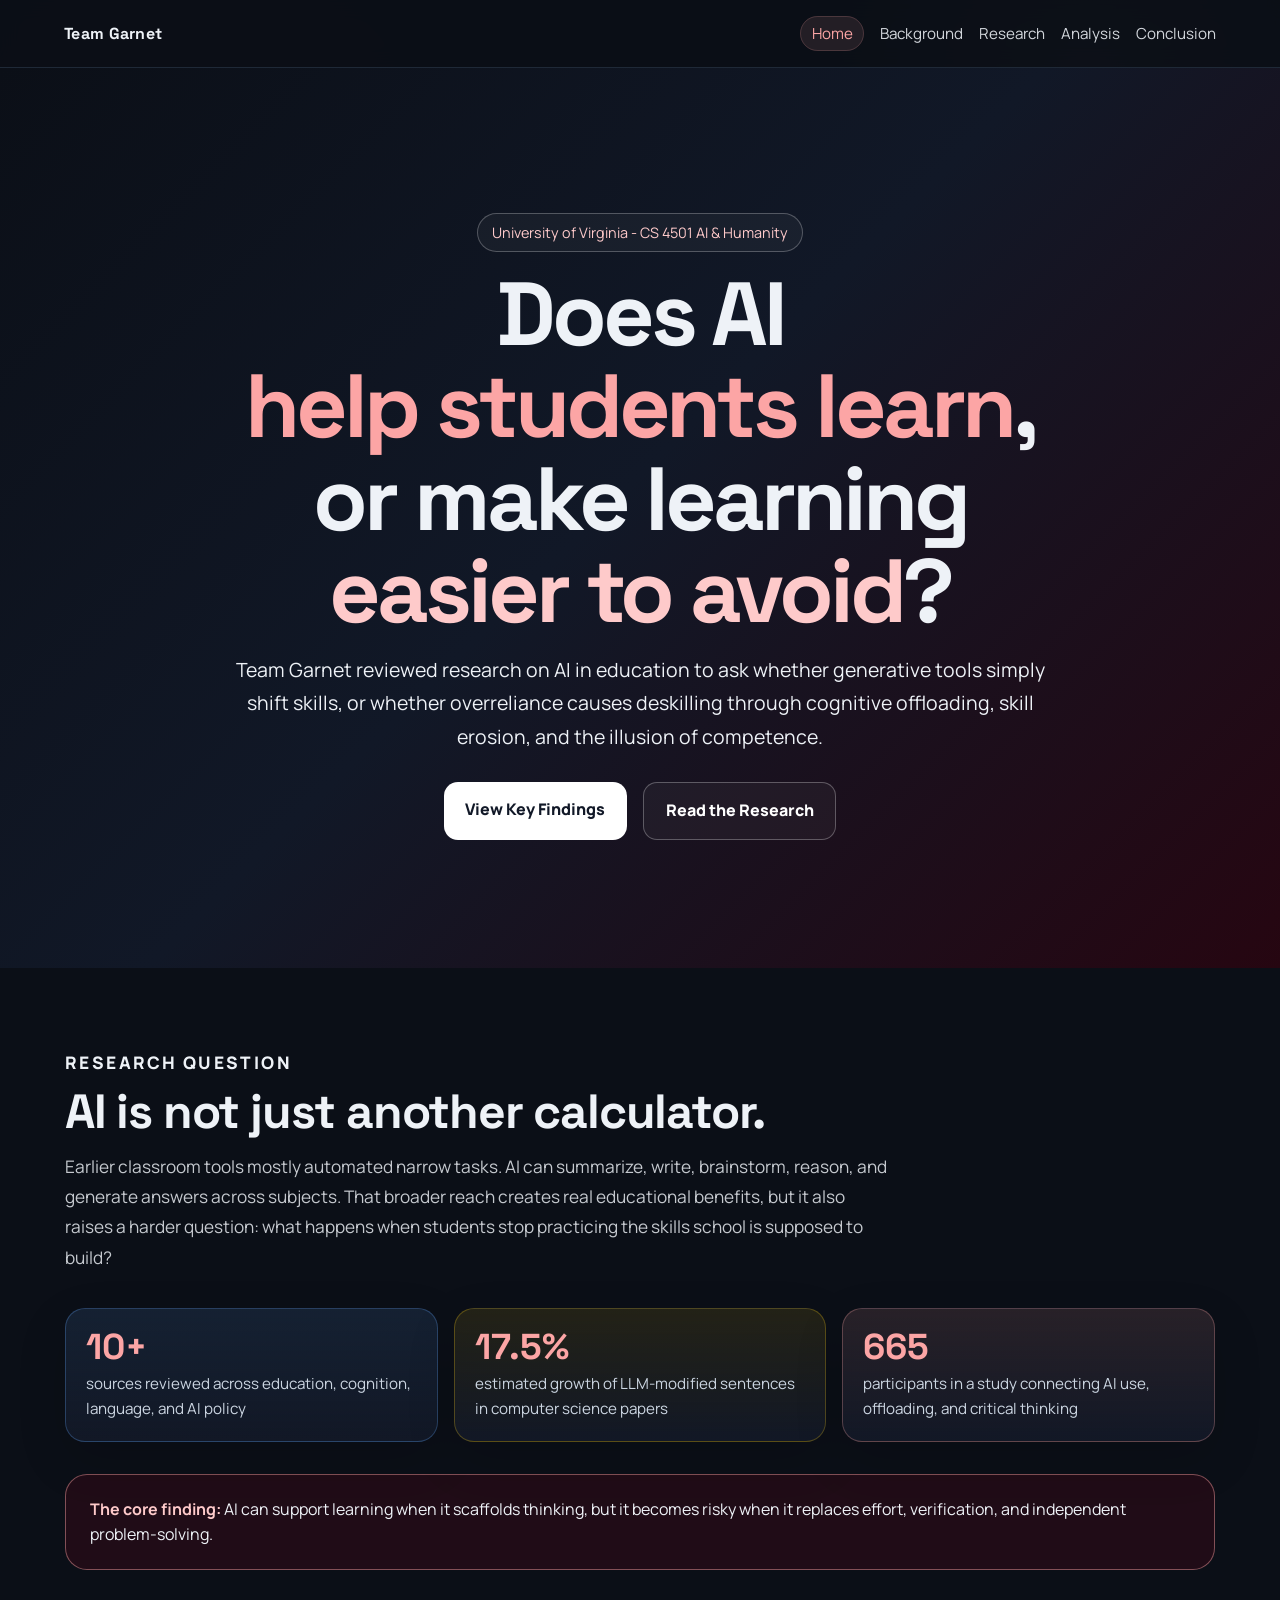
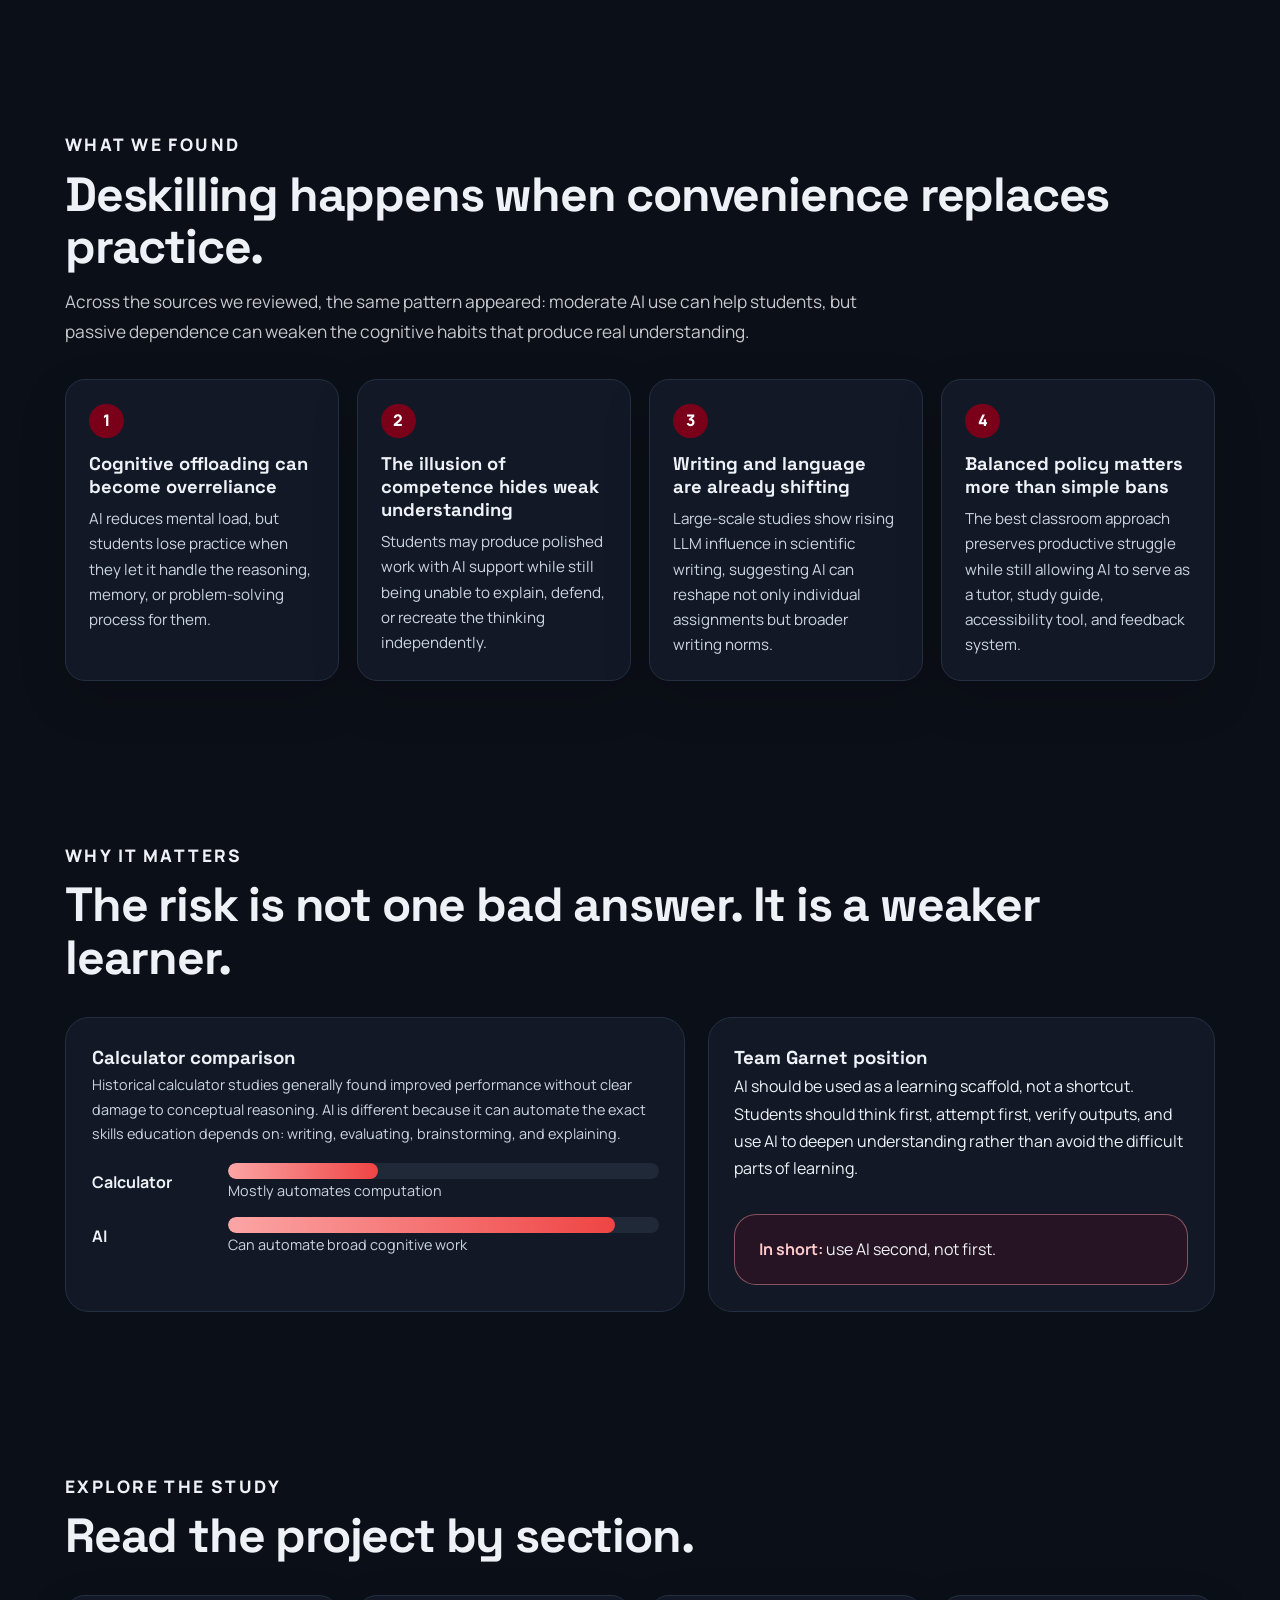
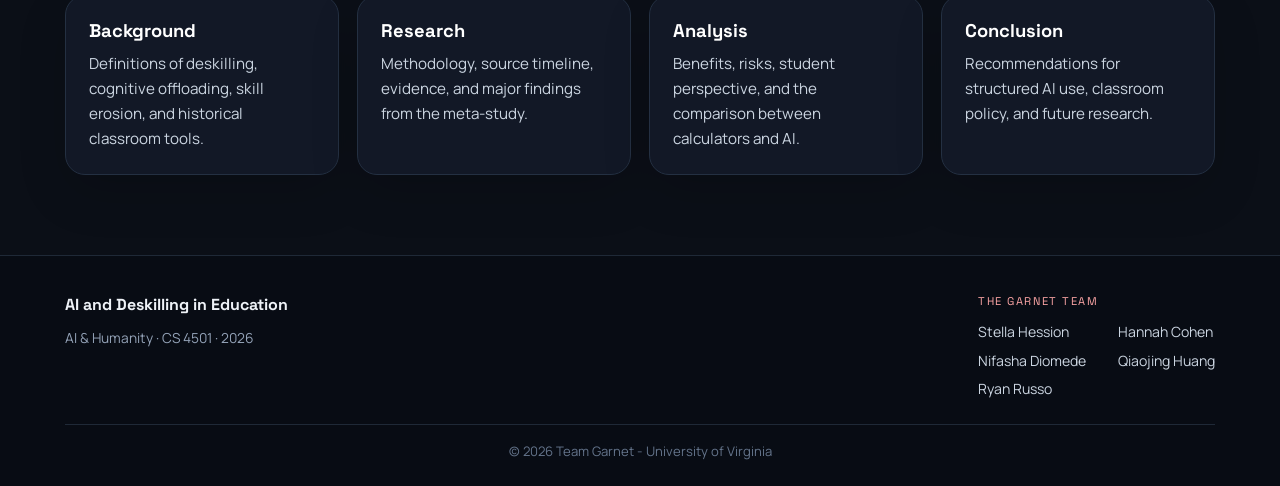
==== index.html @ a3380b6f "Update index.html" ====
<!DOCTYPE html>
<html lang="en">
<head>
<meta charset="UTF-8" />
<meta name="viewport" content="width=device-width, initial-scale=1.0" />
<title>AI and Deskilling in Education | Team Garnet</title>
<link rel="preconnect" href="https://fonts.googleapis.com">
<link rel="preconnect" href="https://fonts.gstatic.com" crossorigin>
<link href="https://fonts.googleapis.com/css2?family=Manrope:wght@400;500;600;700;800&family=Space+Grotesk:wght@500;600;700&display=swap" rel="stylesheet">
<style>
*{margin:0;padding:0;box-sizing:border-box}
html{scroll-behavior:smooth}
body{font-family:"Manrope","Segoe UI",Arial,sans-serif;background:#0b0f17;color:#eef2f7;line-height:1.6}
body::before{content:"";position:fixed;inset:0;pointer-events:none;background:radial-gradient(circle at 15% 20%,rgba(122,0,25,.22),transparent 28%),radial-gradient(circle at 85% 10%,rgba(252,165,165,.14),transparent 24%)}
nav{position:sticky;top:0;width:100%;z-index:1000;background:rgba(11,15,23,.9);backdrop-filter:blur(10px);border-bottom:1px solid #1f2937}
.navwrap{max-width:1200px;margin:auto;display:flex;justify-content:space-between;align-items:center;padding:1.25rem 1.5rem}
.logo{font-family:"Space Grotesk","Segoe UI",Arial,sans-serif;font-weight:700;letter-spacing:.3px}
nav ul{display:flex;gap:1rem;list-style:none;flex-wrap:wrap}
nav a{color:#eef2f7;text-decoration:none;font-size:.95rem;opacity:.88}
nav a:hover{opacity:1;color:#fca5a5}
header{position:relative;min-height:100vh;display:flex;align-items:center;justify-content:center;padding:5rem 1.5rem 4rem;background:linear-gradient(135deg,#0b0f17 0%,#111827 48%,#260611 100%)}
.hero{max-width:1050px;text-align:center}
.badge{display:inline-block;padding:.45rem .9rem;border:1px solid rgba(255,255,255,.25);border-radius:999px;margin-bottom:1rem;font-size:.9rem;color:#fecaca;background:rgba(255,255,255,.04)}
h1,h2,h3,.stat b{font-family:"Space Grotesk","Segoe UI",Arial,sans-serif}
h1{font-size:clamp(2.8rem,7vw,5.8rem);line-height:1.03;margin-bottom:1rem;letter-spacing:-.045em;font-weight:700}
.headline-line{display:block}
.headline-nowrap{white-space:nowrap}
.highlight{color:#fca5a5}
.highlight-alt{color:#fecaca}
.lead{font-size:1.22rem;max-width:820px;margin:0 auto 1.8rem;opacity:.92}
.reveal{opacity:0;transform:translateY(22px);animation:fadeUp .7s ease forwards}
.delay-1{animation-delay:.08s}
.delay-2{animation-delay:.2s}
.delay-3{animation-delay:.32s}
.delay-4{animation-delay:.44s}
.delay-5{animation-delay:.58s}
.delay-6{animation-delay:.72s}
@keyframes fadeUp{
  to{opacity:1;transform:translateY(0)}
}
@media(prefers-reduced-motion:reduce){
  .reveal{opacity:1;transform:none;animation:none}
}
.buttons{display:flex;gap:1rem;justify-content:center;flex-wrap:wrap}
.btn{padding:.95rem 1.35rem;border-radius:14px;text-decoration:none;font-weight:800;transition:.2s}
.btn:hover{transform:translateY(-2px)}
.primary{background:#fff;color:#111827}
.secondary{border:1px solid rgba(255,255,255,.28);color:#fff;background:rgba(255,255,255,.04)}
section{position:relative;padding:5rem 1.5rem}
.wrap{max-width:1150px;margin:auto}
.eyebrow{color:#fca5a5;font-weight:800;text-transform:uppercase;letter-spacing:.14em;font-size:.76rem;margin-bottom:.5rem}
.section-title{font-size:clamp(2rem,4vw,3rem);line-height:1.1;margin-bottom:.8rem;letter-spacing:-.025em}
.muted{opacity:.82;max-width:830px}
.stats{display:grid;grid-template-columns:repeat(auto-fit,minmax(190px,1fr));gap:1rem;margin-top:2.2rem}
.stat{background:linear-gradient(180deg,#151c2b,#101722);padding:1.25rem;border-radius:20px;border:1px solid #243042;text-align:left}
.stat b{display:block;font-size:2.25rem;line-height:1;color:#fca5a5;margin-bottom:.45rem}
.stat span{display:block;color:#cbd5e1;font-size:.95rem}
.callout{margin-top:2rem;padding:1.35rem 1.5rem;border:1px solid rgba(252,165,165,.45);background:rgba(122,0,25,.2);border-radius:22px}
.callout strong{color:#fecaca}
.grid{display:grid;grid-template-columns:repeat(auto-fit,minmax(250px,1fr));gap:1.15rem;margin-top:2rem}
.card{background:#121826;border:1px solid #243042;padding:1.45rem;border-radius:20px;transition:.25s}
.card:hover{transform:translateY(-4px);border-color:#fca5a5}
.card h3{margin-bottom:.55rem;font-size:1.15rem}
.card p{color:#cbd5e1}
.number{display:inline-flex;align-items:center;justify-content:center;width:2.15rem;height:2.15rem;border-radius:50%;background:#7a0019;color:#fff;font-weight:800;margin-bottom:.85rem}
.split{display:grid;grid-template-columns:1.1fr .9fr;gap:1.4rem;align-items:stretch;margin-top:2rem}
.panel{background:#121826;border:1px solid #243042;border-radius:24px;padding:1.6rem}
.comparison{display:grid;gap:.85rem;margin-top:1rem}
.row{display:grid;grid-template-columns:120px 1fr;gap:1rem;align-items:center}
.bar{height:16px;border-radius:999px;background:#1f2937;overflow:hidden}
.bar span{display:block;height:100%;border-radius:999px;background:linear-gradient(90deg,#fca5a5,#ef4444)}
.small{font-size:.9rem;color:#cbd5e1}
.site-card{display:block;color:inherit;text-decoration:none}
.site-card h3{color:#fff}
.site-footer{position:relative;padding:2.25rem 1.5rem 1.5rem;border-top:1px solid #1f2937;color:#cbd5e1;background:#080c14}
.footer-wrap{max-width:1150px;margin:auto;display:grid;grid-template-columns:1fr auto;gap:3rem;align-items:start}
.footer-info h3{color:#eef2f7;margin-bottom:.5rem;font-size:1rem}
.footer-info p{margin-bottom:.35rem;color:#94a3b8;font-size:.86rem}
.footer-label{font-family:"Space Grotesk","Segoe UI",Arial,sans-serif;text-transform:uppercase;letter-spacing:.14em;font-size:.7rem;color:#fca5a5;margin-bottom:.65rem}
.footer-team{justify-self:end}
.team-grid{display:grid;grid-template-columns:repeat(2,max-content);gap:.35rem 2rem}
.team-grid span{color:#cbd5e1;font-size:.88rem}
.footer-bottom{max-width:1150px;margin:1.5rem auto 0;padding-top:1rem;border-top:1px solid #1f2937;text-align:center;color:#64748b;font-size:.82rem}
@media(max-width:560px){
  .navwrap{align-items:flex-start;flex-direction:column;gap:.75rem}
  nav ul{gap:.65rem}
  .split{grid-template-columns:1fr}
  .row{grid-template-columns:1fr}
  .footer-wrap{grid-template-columns:1fr}
  .team-grid{grid-template-columns:1fr}
}
</style>
<link rel="stylesheet" href="assets/style.css">
</head>
<body>
<nav>
<div class="navwrap">
<div class="logo">Team Garnet</div>
<ul>
<li><a class="active" href="index.html">Home</a></li>
<li><a href="background.html">Background</a></li>
<li><a href="research.html">Research</a></li>
<li><a href="analysis.html">Analysis</a></li>
<li><a href="conclusion.html">Conclusion</a></li>
</ul>
</div>
</nav>

<header>
<div class="hero">
<div class="badge reveal delay-1">University of Virginia - CS 4501 AI & Humanity</div>
<h1>
<span class="headline-line reveal delay-2">Does AI <span class="highlight headline-nowrap">help students learn</span>,</span>
<span class="headline-line reveal delay-3">or make learning <span class="highlight-alt headline-nowrap">easier to avoid</span>?</span>
</h1>
<p class="lead reveal delay-5">Team Garnet reviewed research on AI in education to ask whether generative tools simply shift skills, or whether overreliance causes deskilling through cognitive offloading, skill erosion, and the illusion of competence.</p>
<div class="buttons reveal delay-6">
<a class="btn primary" href="#findings">View Key Findings</a>
<a class="btn secondary" href="research.html">Read the Research</a>
</div>
</div>
</header>

<section id="about">
<div class="wrap">
<p class="eyebrow">Research Question</p>
<h2 class="section-title">AI is not just another calculator.</h2>
<p class="muted">Earlier classroom tools mostly automated narrow tasks. AI can summarize, write, brainstorm, reason, and generate answers across subjects. That broader reach creates real educational benefits, but it also raises a harder question: what happens when students stop practicing the skills school is supposed to build?</p>

<div class="stats">
<div class="stat"><b>10+</b><span>sources reviewed across education, cognition, language, and AI policy</span></div>
<div class="stat"><b>17.5%</b><span>estimated growth of LLM-modified sentences in computer science papers</span></div>
<div class="stat"><b>665</b><span>participants in a study connecting AI use, offloading, and critical thinking</span></div>
</div>

<div class="callout">
<strong>The core finding:</strong> AI can support learning when it scaffolds thinking, but it becomes risky when it replaces effort, verification, and independent problem-solving.
</div>
</div>
</section>

<section id="findings">
<div class="wrap">
<p class="eyebrow">What We Found</p>
<h2 class="section-title">Deskilling happens when convenience replaces practice.</h2>
<p class="muted">Across the sources we reviewed, the same pattern appeared: moderate AI use can help students, but passive dependence can weaken the cognitive habits that produce real understanding.</p>

<div class="grid">
<div class="card">
<div class="number">1</div>
<h3>Cognitive offloading can become overreliance</h3>
<p>AI reduces mental load, but students lose practice when they let it handle the reasoning, memory, or problem-solving process for them.</p>
</div>
<div class="card">
<div class="number">2</div>
<h3>The illusion of competence hides weak understanding</h3>
<p>Students may produce polished work with AI support while still being unable to explain, defend, or recreate the thinking independently.</p>
</div>
<div class="card">
<div class="number">3</div>
<h3>Writing and language are already shifting</h3>
<p>Large-scale studies show rising LLM influence in scientific writing, suggesting AI can reshape not only individual assignments but broader writing norms.</p>
</div>
<div class="card">
<div class="number">4</div>
<h3>Balanced policy matters more than simple bans</h3>
<p>The best classroom approach preserves productive struggle while still allowing AI to serve as a tutor, study guide, accessibility tool, and feedback system.</p>
</div>
</div>
</div>
</section>

<section>
<div class="wrap">
<p class="eyebrow">Why It Matters</p>
<h2 class="section-title">The risk is not one bad answer. It is a weaker learner.</h2>
<div class="split">
<div class="panel">
<h3>Calculator comparison</h3>
<p class="small">Historical calculator studies generally found improved performance without clear damage to conceptual reasoning. AI is different because it can automate the exact skills education depends on: writing, evaluating, brainstorming, and explaining.</p>
<div class="comparison">
<div class="row">
<strong>Calculator</strong>
<div><div class="bar"><span style="width:35%"></span></div><p class="small">Mostly automates computation</p></div>
</div>
<div class="row">
<strong>AI</strong>
<div><div class="bar"><span style="width:90%"></span></div><p class="small">Can automate broad cognitive work</p></div>
</div>
</div>
</div>
<div class="panel">
<h3>Team Garnet position</h3>
<p>AI should be used as a learning scaffold, not a shortcut. Students should think first, attempt first, verify outputs, and use AI to deepen understanding rather than avoid the difficult parts of learning.</p>
<div class="callout">
<strong>In short:</strong> use AI second, not first.
</div>
</div>
</div>
</div>
</section>

<section>
<div class="wrap">
<p class="eyebrow">Explore the Study</p>
<h2 class="section-title">Read the project by section.</h2>
<div class="grid">
<a class="card site-card" href="background.html"><h3>Background</h3><p>Definitions of deskilling, cognitive offloading, skill erosion, and historical classroom tools.</p></a>
<a class="card site-card" href="research.html"><h3>Research</h3><p>Methodology, source timeline, evidence, and major findings from the meta-study.</p></a>
<a class="card site-card" href="analysis.html"><h3>Analysis</h3><p>Benefits, risks, student perspective, and the comparison between calculators and AI.</p></a>
<a class="card site-card" href="conclusion.html"><h3>Conclusion</h3><p>Recommendations for structured AI use, classroom policy, and future research.</p></a>
</div>
</div>
</section>

<footer class="site-footer">
<div class="footer-wrap">
<div class="footer-info">
<h3>AI and Deskilling in Education</h3>
<p>AI &amp; Humanity &middot; CS 4501 &middot; 2026</p>
</div>
<div class="footer-team">
<p class="footer-label">The Garnet Team</p>
<div class="team-grid">
<span>Stella Hession</span>
<span>Hannah Cohen</span>
<span>Nifasha Diomede</span>
<span>Qiaojing Huang</span>
<span>Ryan Russo</span>
</div>
</div>
</div>
<div class="footer-bottom">&copy; 2026 Team Garnet - University of Virginia</div>
</footer>
</body>
</html>
---- assets/style.css ----
@import url("https://fonts.googleapis.com/css2?family=Playfair+Display:ital,wght@0,700;1,700&display=swap");

/* Shared site polish: navigation, footer, card variants, and readable text widths. */
:root{
  --bg:#0b0f17;
  --panel:#121826;
  --panel-2:#0f1624;
  --border:#243042;
  --text:#eef2f7;
  --muted:#cbd5e1;
  --soft:#94a3b8;
  --accent:#fca5a5;
  --garnet:#7a0019;
  --blue:#60a5fa;
  --gold:#facc15;
  --purple:#a78bfa;
  --green:#86efac;
}

nav a.active{
  color:var(--accent);
  opacity:1;
  background:rgba(252,165,165,.1);
  border:1px solid rgba(252,165,165,.18);
  border-radius:999px;
  padding:.35rem .65rem;
}

p,
li{
  font-size:1rem;
  line-height:1.7;
}

.wrap > p{
  font-size:1.08rem;
  line-height:1.75;
  color:var(--text);
}

.card p,
.compare-card p,
.timeline-step p,
.spectrum p,
.spectrum-step p,
.stat p,
.note,
.ref-list li{
  font-size:.95rem;
  line-height:1.65;
}

.card h3,
.compare-card h3,
.timeline-step b{
  line-height:1.25;
}

.card,
.compare-card,
.timeline-step,
.stat,
.spectrum,
.decision-item,
.check-item,
.ref-details{
  box-shadow:0 18px 50px rgba(0,0,0,.14);
}

.stat:nth-of-type(4n+1),
.timeline-step:nth-of-type(4n+1),
.spectrum-step:nth-of-type(4n+1){
  background:linear-gradient(180deg,rgba(96,165,250,.12),rgba(18,24,38,1));
  border-color:rgba(96,165,250,.28);
}

.stat:nth-of-type(4n+2),
.timeline-step:nth-of-type(4n+2),
.spectrum-step:nth-of-type(4n+2){
  background:linear-gradient(180deg,rgba(250,204,21,.10),rgba(18,24,38,1));
  border-color:rgba(250,204,21,.26);
}

.stat:nth-of-type(4n+3),
.timeline-step:nth-of-type(4n+3),
.spectrum-step:nth-of-type(4n+3){
  background:linear-gradient(180deg,rgba(252,165,165,.12),rgba(18,24,38,1));
  border-color:rgba(252,165,165,.28);
}

.stat:nth-of-type(4n+4),
.timeline-step:nth-of-type(4n+4),
.spectrum-step:nth-of-type(4n+4){
  background:linear-gradient(180deg,rgba(167,139,250,.12),rgba(18,24,38,1));
  border-color:rgba(167,139,250,.28);
}

.card.accent-left,
.compare-card{
  border-left:4px solid var(--accent);
}

.definition-card{
  position:relative;
}

.definition-badge{
  display:inline-block;
  margin-bottom:.7rem;
  padding:.25rem .6rem;
  border-radius:999px;
  background:rgba(252,165,165,.12);
  color:var(--accent);
  font-size:.74rem;
  font-weight:800;
  letter-spacing:.06em;
  text-transform:uppercase;
}

.source-card{
  border-top:3px solid rgba(252,165,165,.75);
}

.source-card:nth-of-type(4n+1){border-top-color:var(--blue)}
.source-card:nth-of-type(4n+2){border-top-color:var(--gold)}
.source-card:nth-of-type(4n+3){border-top-color:var(--accent)}
.source-card:nth-of-type(4n+4){border-top-color:var(--purple)}

.recommendation-grid{
  counter-reset:recommendation;
}

.recommendation-card{
  position:relative;
  padding-left:4.25rem;
}

.recommendation-card::before{
  counter-increment:recommendation;
  content:counter(recommendation);
  position:absolute;
  left:1.35rem;
  top:1.35rem;
  width:2rem;
  height:2rem;
  border-radius:50%;
  display:grid;
  place-items:center;
  background:var(--garnet);
  color:#fff;
  font-family:"Space Grotesk","Segoe UI",Arial,sans-serif;
  font-weight:800;
}

.recommendation-card:nth-of-type(4n+1)::before{background:#2563eb}
.recommendation-card:nth-of-type(4n+2)::before{background:#ca8a04}
.recommendation-card:nth-of-type(4n+3)::before{background:#be123c}
.recommendation-card:nth-of-type(4n+4)::before{background:#7c3aed}

.tight-list{
  margin-top:.85rem;
  padding-left:1.15rem;
}

.tight-list li{
  margin-bottom:.35rem;
}

.mt-1{
  margin-top:1rem;
}

.evidence-card{
  column-count:2;
  column-gap:2.5rem;
}

.evidence-card .mt-1{
  margin-top:1rem;
}

.evidence-card p{
  break-inside:avoid;
}

.data-point{
  color:#fde68a;
  font-family:inherit;
  font-weight:500;
  white-space:nowrap;
}

.serif-accent{
  font-family:"Playfair Display",Georgia,serif;
  font-style:italic;
  font-weight:700;
  letter-spacing:-.03em;
}

.corner-accent{
  position:relative;
  overflow:hidden;
}

.corner-accent::after{
  content:"";
  position:absolute;
  right:0;
  bottom:0;
  width:34px;
  height:34px;
  border-top-left-radius:34px;
  background:linear-gradient(135deg,var(--accent),var(--garnet));
}

.feature-panel{
  display:grid;
  grid-template-columns:minmax(0,1fr) minmax(280px,.8fr);
  gap:1.5rem;
  align-items:stretch;
  margin-top:1rem;
  padding:1.5rem;
  border:1px solid rgba(252,165,165,.28);
  border-radius:26px;
  background:linear-gradient(135deg,rgba(122,0,25,.28),rgba(18,24,38,.96));
  box-shadow:0 22px 70px rgba(0,0,0,.2);
}

.feature-panel.research-feature{
  grid-template-columns:minmax(240px,.75fr) minmax(0,1.25fr);
  background:linear-gradient(135deg,rgba(37,99,235,.2),rgba(18,24,38,.96));
  border-color:rgba(96,165,250,.34);
}

.feature-panel.analysis-feature{
  grid-template-columns:repeat(2,minmax(0,1fr));
  background:linear-gradient(135deg,rgba(250,204,21,.12),rgba(122,0,25,.22),rgba(18,24,38,.96));
}

.feature-panel.conclusion-feature{
  grid-template-columns:1fr;
  text-align:center;
  background:linear-gradient(135deg,rgba(122,0,25,.35),rgba(167,139,250,.14),rgba(18,24,38,.96));
}

.feature-panel h3{
  font-size:clamp(1.45rem,3vw,2.35rem);
  line-height:1.12;
  margin-bottom:.85rem;
}

.feature-panel p{
  color:var(--muted);
}

.feature-side{
  background:rgba(8,12,20,.5);
  border:1px solid rgba(255,255,255,.08);
  border-radius:20px;
  padding:1.25rem;
}

.conclusion-feature .feature-side{
  max-width:820px;
  margin:auto;
}

.conclusion-feature .feature-side ul{
  display:grid;
  grid-template-columns:repeat(3,minmax(0,1fr));
  gap:.75rem;
  padding-left:0;
  list-style:none;
}

.conclusion-feature .feature-side li{
  padding:.85rem;
  border-radius:14px;
  background:rgba(255,255,255,.04);
}

.feature-side ul{
  padding-left:1.15rem;
}

.feature-side li{
  margin-bottom:.45rem;
}

.thesis-band{
  margin-top:2rem;
  padding:2rem;
  border-radius:24px;
  border:1px solid rgba(252,165,165,.35);
  background:linear-gradient(135deg,rgba(96,165,250,.16),rgba(122,0,25,.24));
  text-align:center;
}

.thesis-band p{
  max-width:900px;
  margin:auto;
  color:var(--text);
  font-family:"Space Grotesk","Segoe UI",Arial,sans-serif;
  font-size:clamp(1.35rem,3vw,2.2rem);
  line-height:1.25;
  font-weight:700;
}

.image-feature{
  display:grid;
  grid-template-columns:minmax(0,1.1fr) minmax(320px,.9fr);
  gap:0;
  align-items:stretch;
  margin-top:1rem;
  border:1px solid var(--border);
  border-radius:26px;
  overflow:hidden;
  background:var(--panel);
  box-shadow:0 22px 70px rgba(0,0,0,.22);
}

.image-feature img{
  width:100%;
  height:100%;
  max-height:540px;
  min-height:340px;
  object-fit:cover;
  margin:0;
  border-radius:0;
}

.image-feature-copy{
  align-self:center;
  justify-self:start;
  margin-left:-2rem;
  max-width:520px;
  padding:1.75rem;
  border-radius:22px;
  background:rgba(18,24,38,.94);
  border:1px solid rgba(252,165,165,.25);
  position:relative;
}

.image-feature-copy h3{
  font-size:clamp(1.6rem,3vw,2.4rem);
  margin-bottom:1rem;
}

@media(max-width:900px){
  .feature-panel,
  .feature-panel.research-feature,
  .feature-panel.analysis-feature{
    grid-template-columns:minmax(0,1fr) minmax(260px,.95fr);
    gap:1rem;
    padding:1.25rem;
  }

  .feature-panel h3{
    font-size:clamp(1.35rem,3.2vw,2rem);
  }

  .feature-side{
    padding:1rem;
  }
}

@media(max-width:560px){
  .recommendation-card{
    padding-left:1.5rem;
    padding-top:4rem;
  }

  .feature-panel,
  .image-feature{
    grid-template-columns:1fr;
  }

  .evidence-card{
    column-count:1;
  }

  .conclusion-feature .feature-side ul{
    grid-template-columns:1fr;
  }

  .image-feature-copy{
    margin-left:0;
    max-width:none;
    border-radius:0;
  }
}
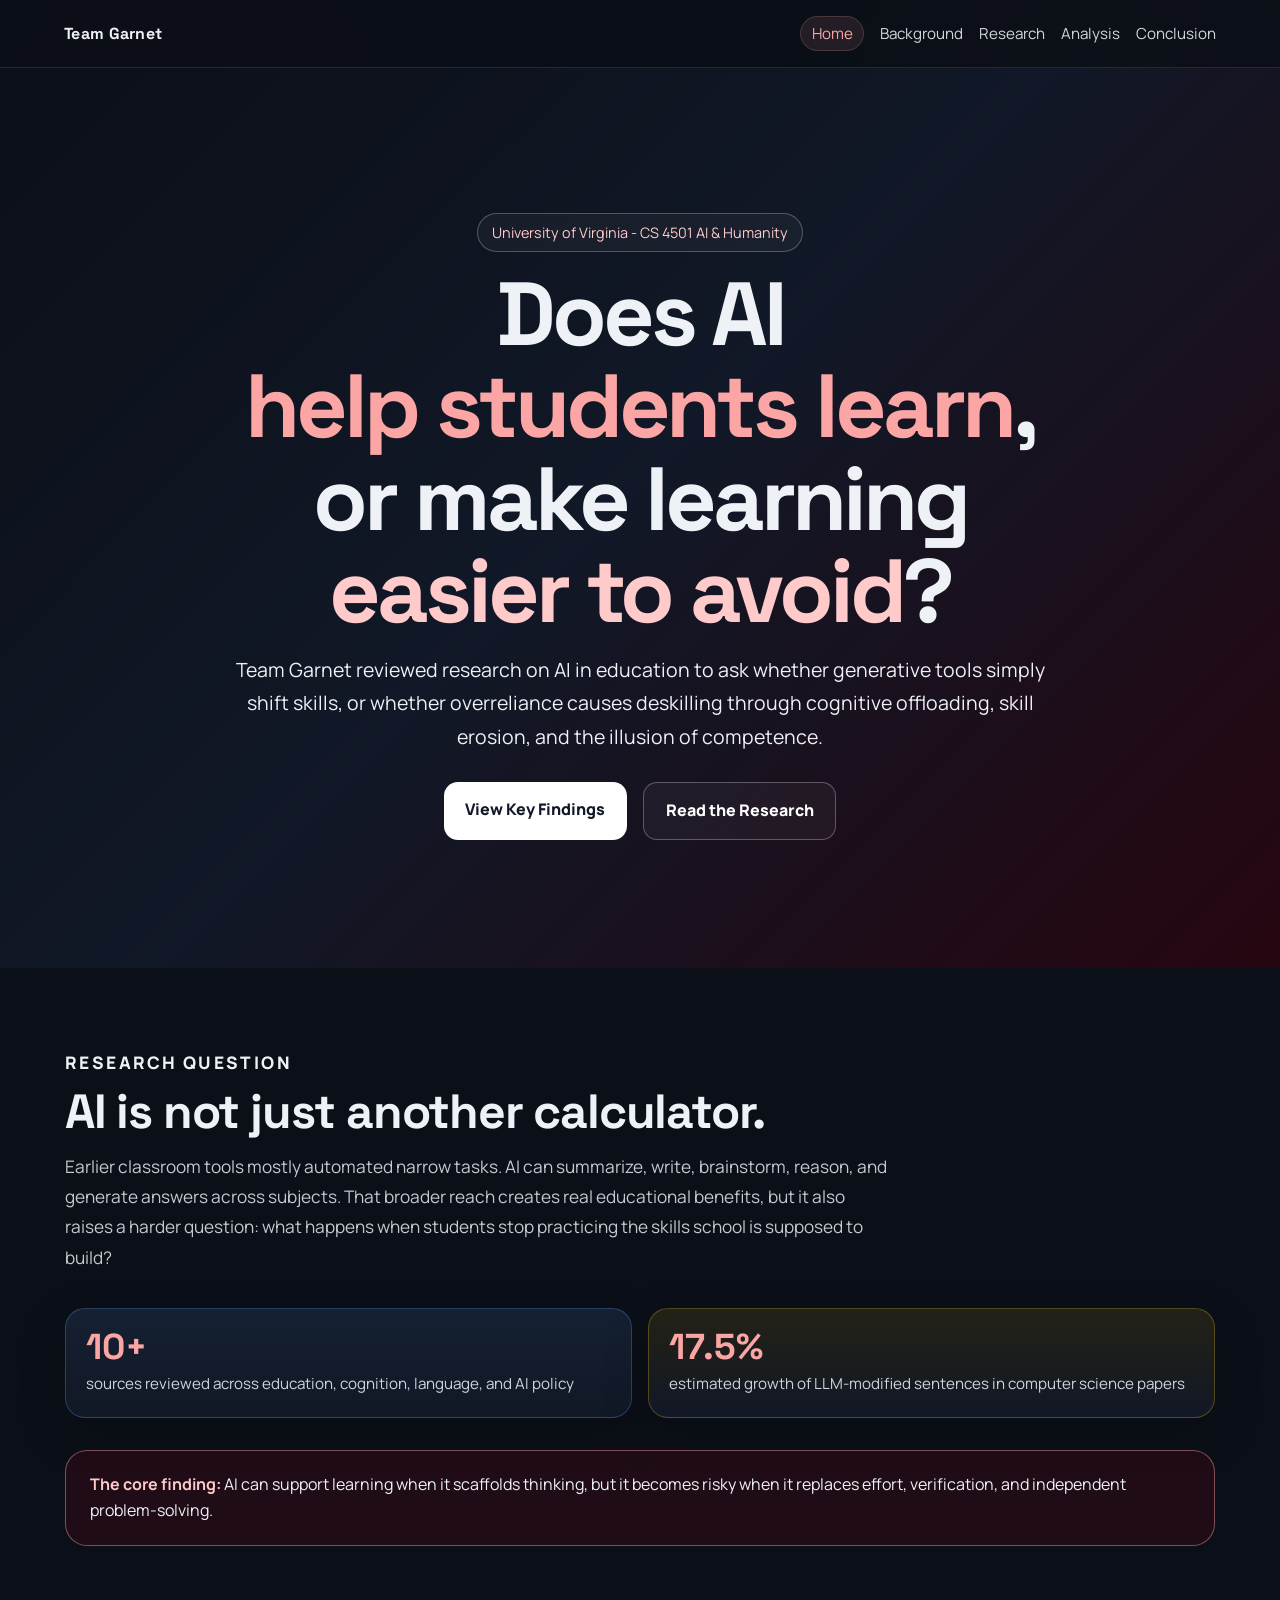
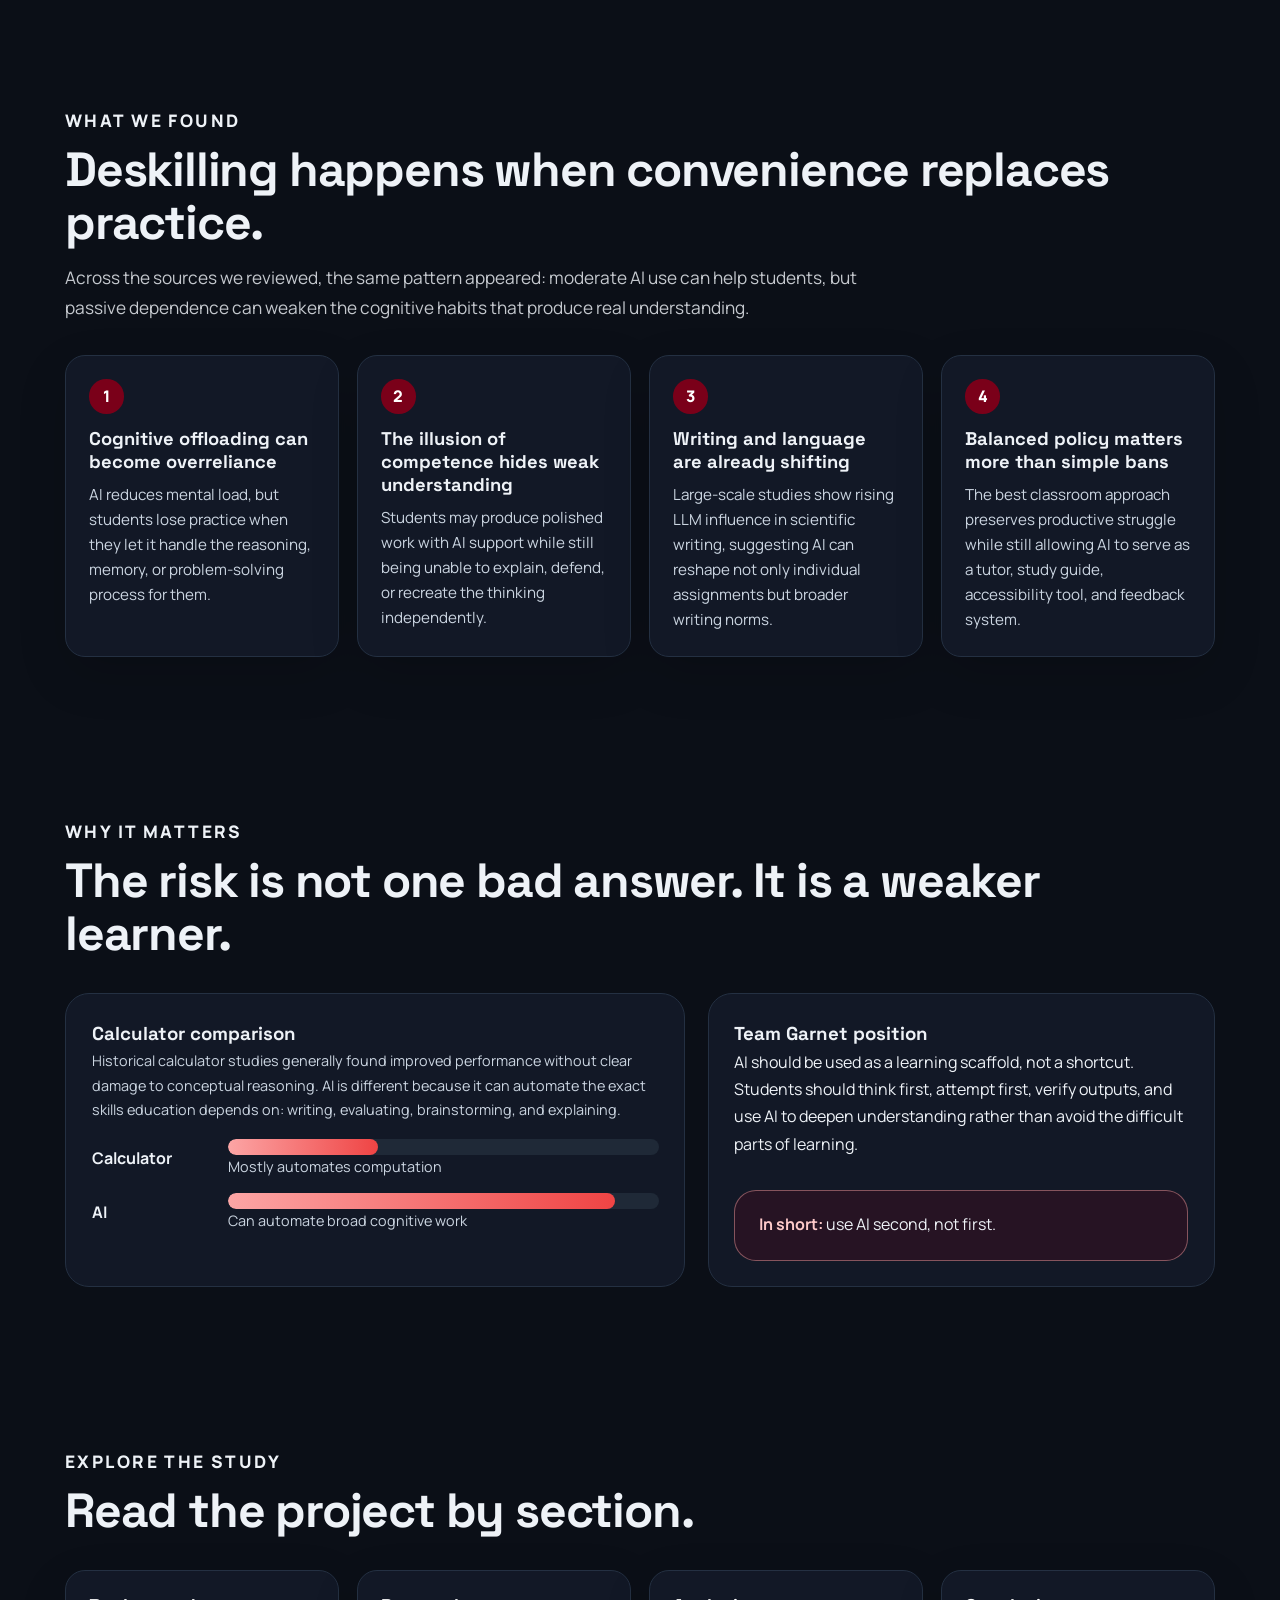
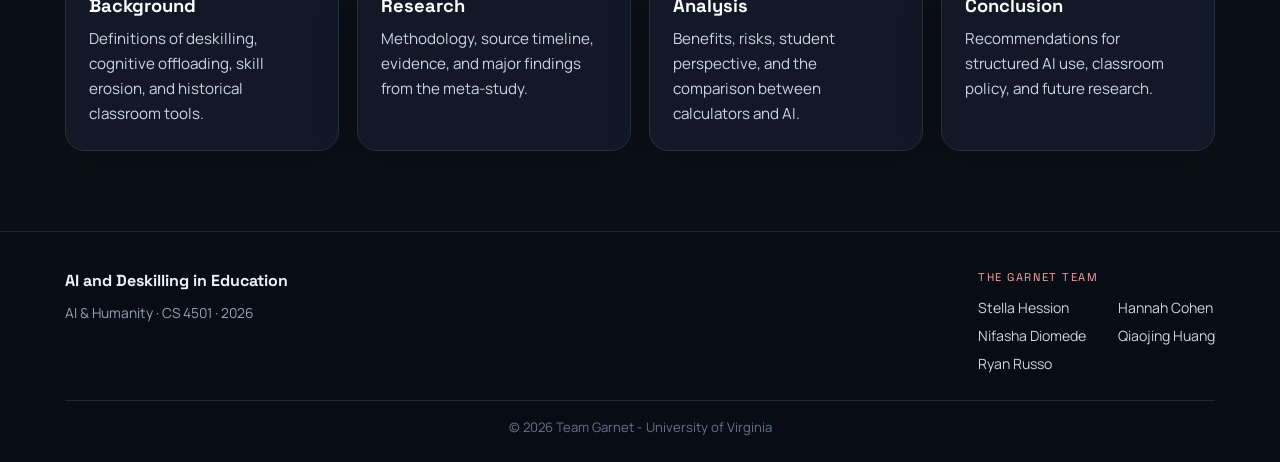
==== commit 0bd51e82: "Update index.html" ====
--- a/index.html
+++ b/index.html
@@ -130,7 +130,6 @@
 <div class="stats">
 <div class="stat"><b>10+</b><span>sources reviewed across education, cognition, language, and AI policy</span></div>
 <div class="stat"><b>17.5%</b><span>estimated growth of LLM-modified sentences in computer science papers</span></div>
-<div class="stat"><b>665</b><span>participants in a study connecting AI use, offloading, and critical thinking</span></div>
 </div>
 
 <div class="callout">
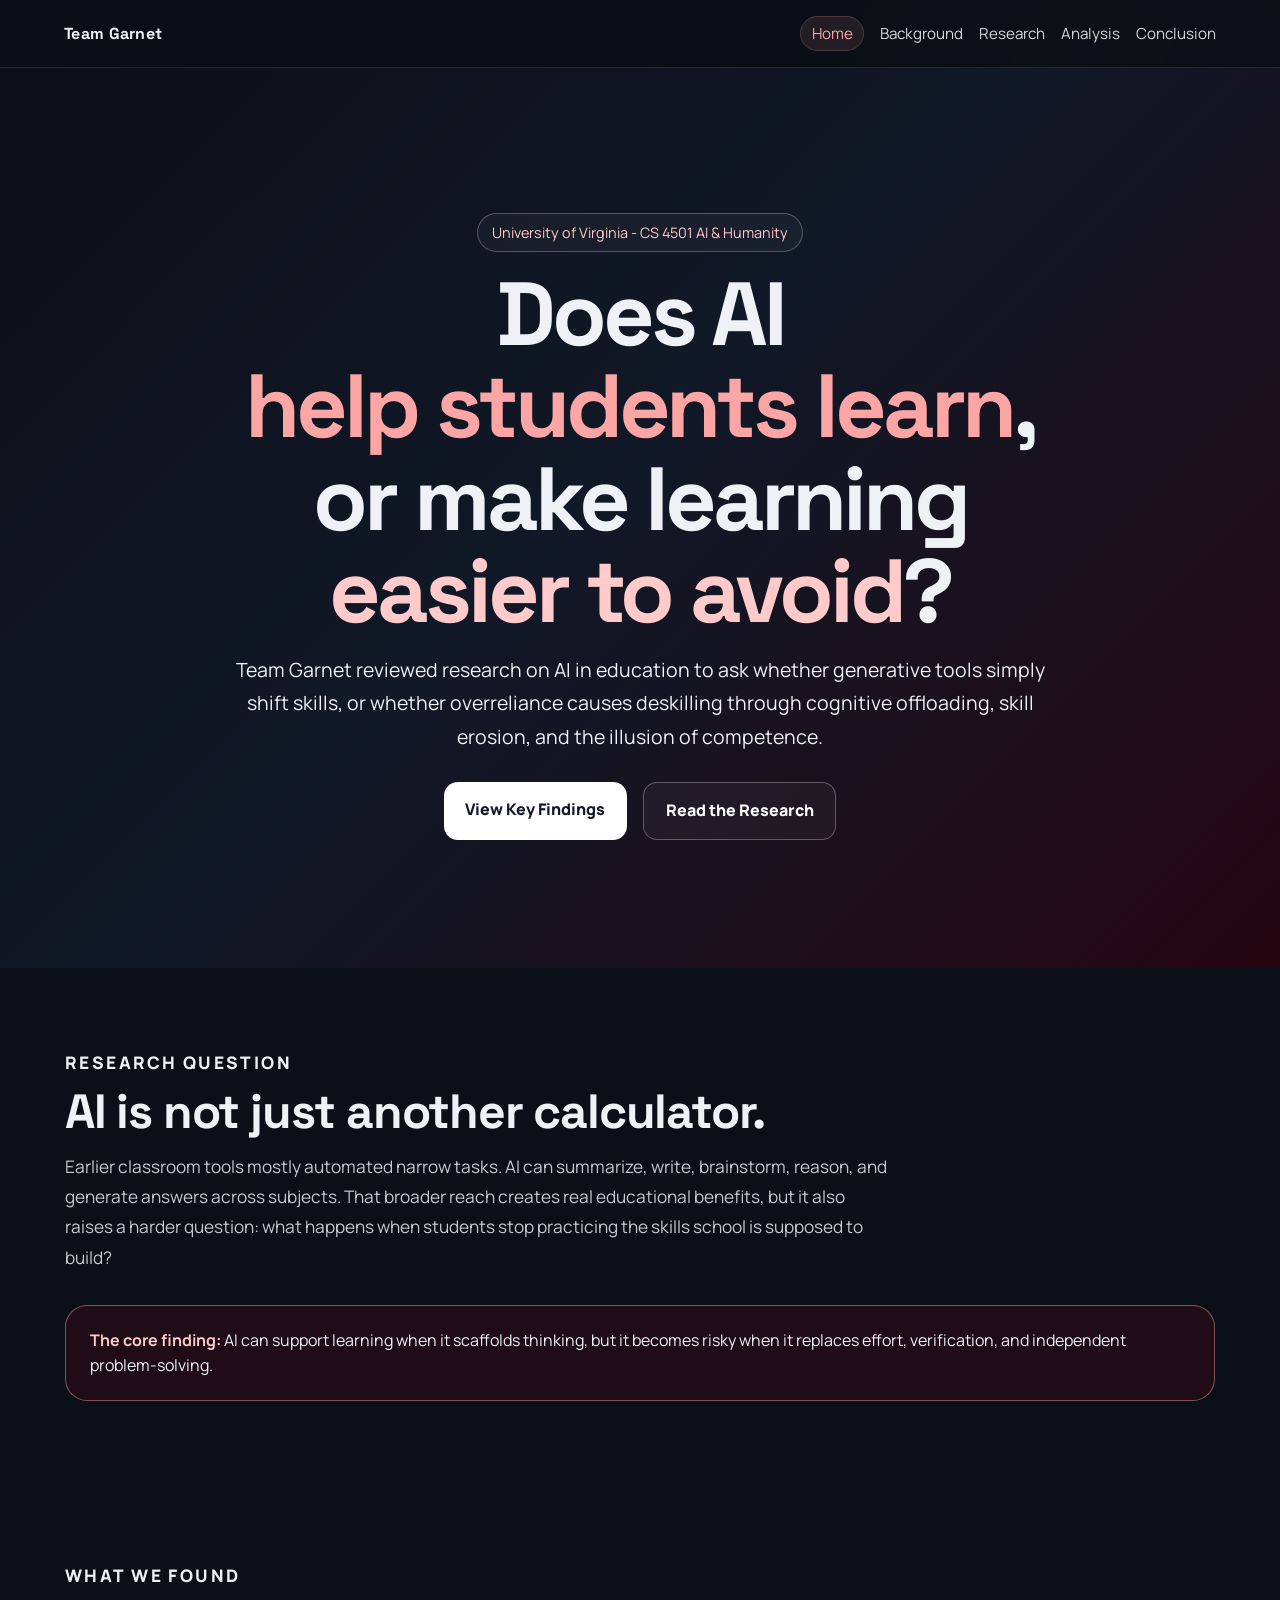
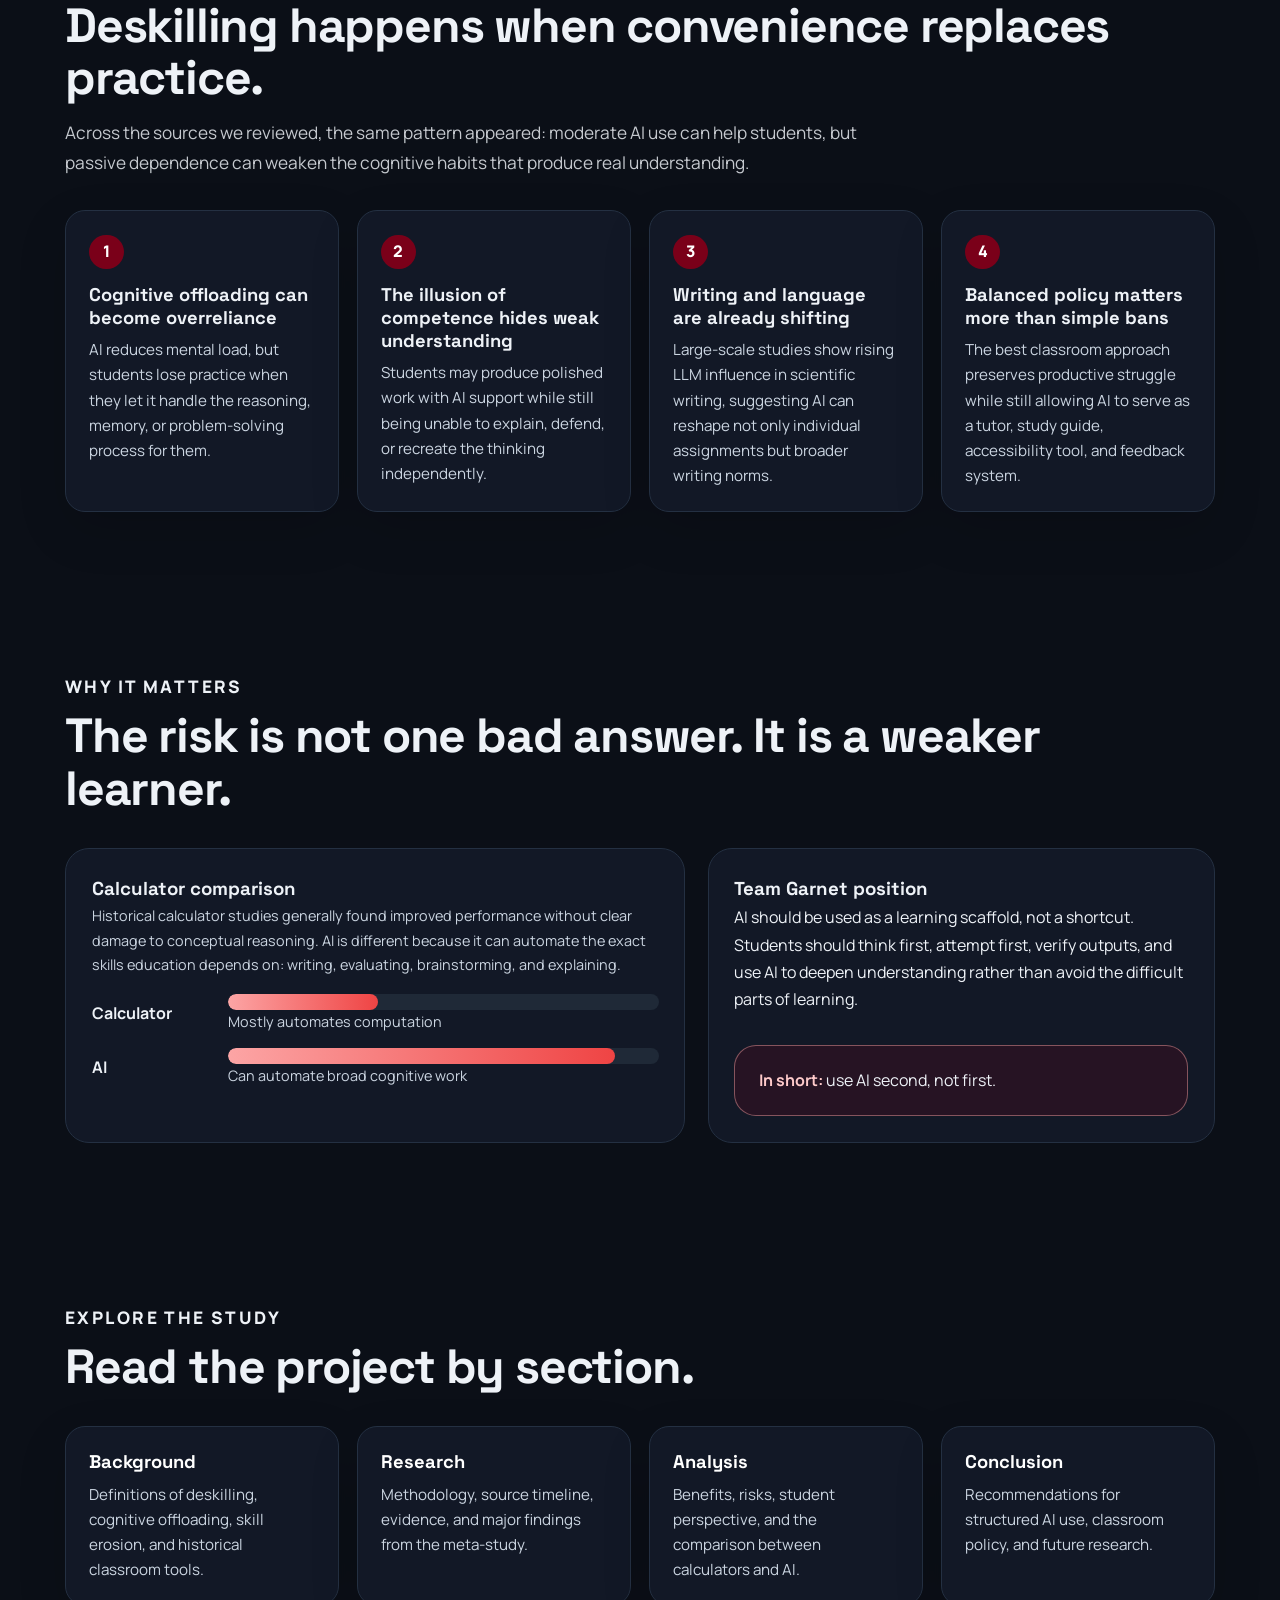
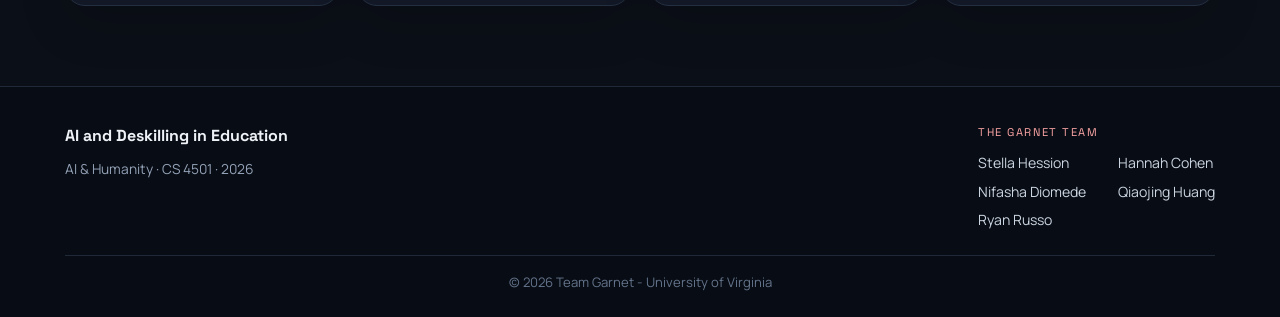
==== commit 2e26863a: "Update index.html" ====
--- a/index.html
+++ b/index.html
@@ -125,13 +125,9 @@
 <div class="wrap">
 <p class="eyebrow">Research Question</p>
 <h2 class="section-title">AI is not just another calculator.</h2>
-<p class="muted">Earlier classroom tools mostly automated narrow tasks. AI can summarize, write, brainstorm, reason, and generate answers across subjects. That broader reach creates real educational benefits, but it also raises a harder question: what happens when students stop practicing the skills school is supposed to build?</p>
-
-<div class="stats">
-<div class="stat"><b>10+</b><span>sources reviewed across education, cognition, language, and AI policy</span></div>
-<div class="stat"><b>17.5%</b><span>estimated growth of LLM-modified sentences in computer science papers</span></div>
-</div>
-
+<p class="muted">Earlier classroom tools mostly automated narrow tasks. AI can summarize, write, brainstorm, reason, and generate answers across subjects. That broader reach creates real educational benefits, but it also raises a harder question: what happens when students stop practicing the skills school is supposed to build?
+</p>
+  
 <div class="callout">
 <strong>The core finding:</strong> AI can support learning when it scaffolds thinking, but it becomes risky when it replaces effort, verification, and independent problem-solving.
 </div>
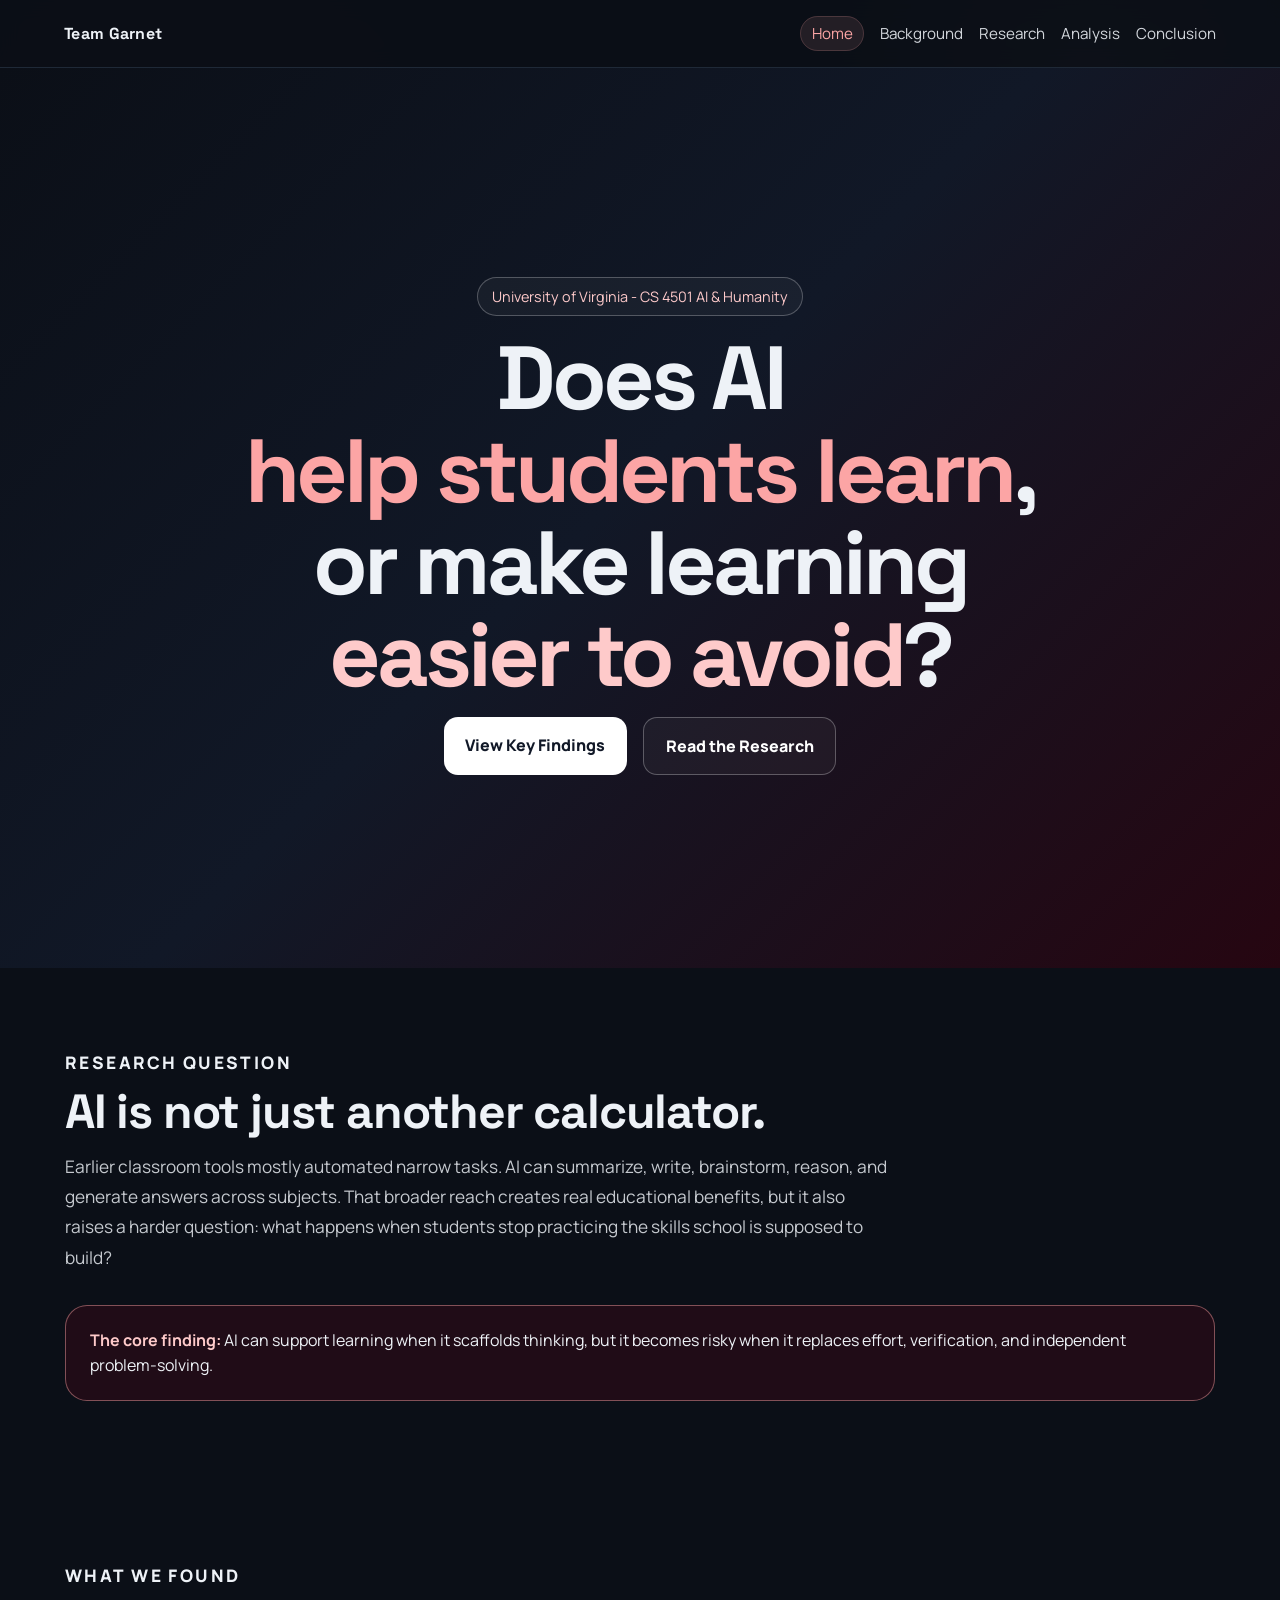
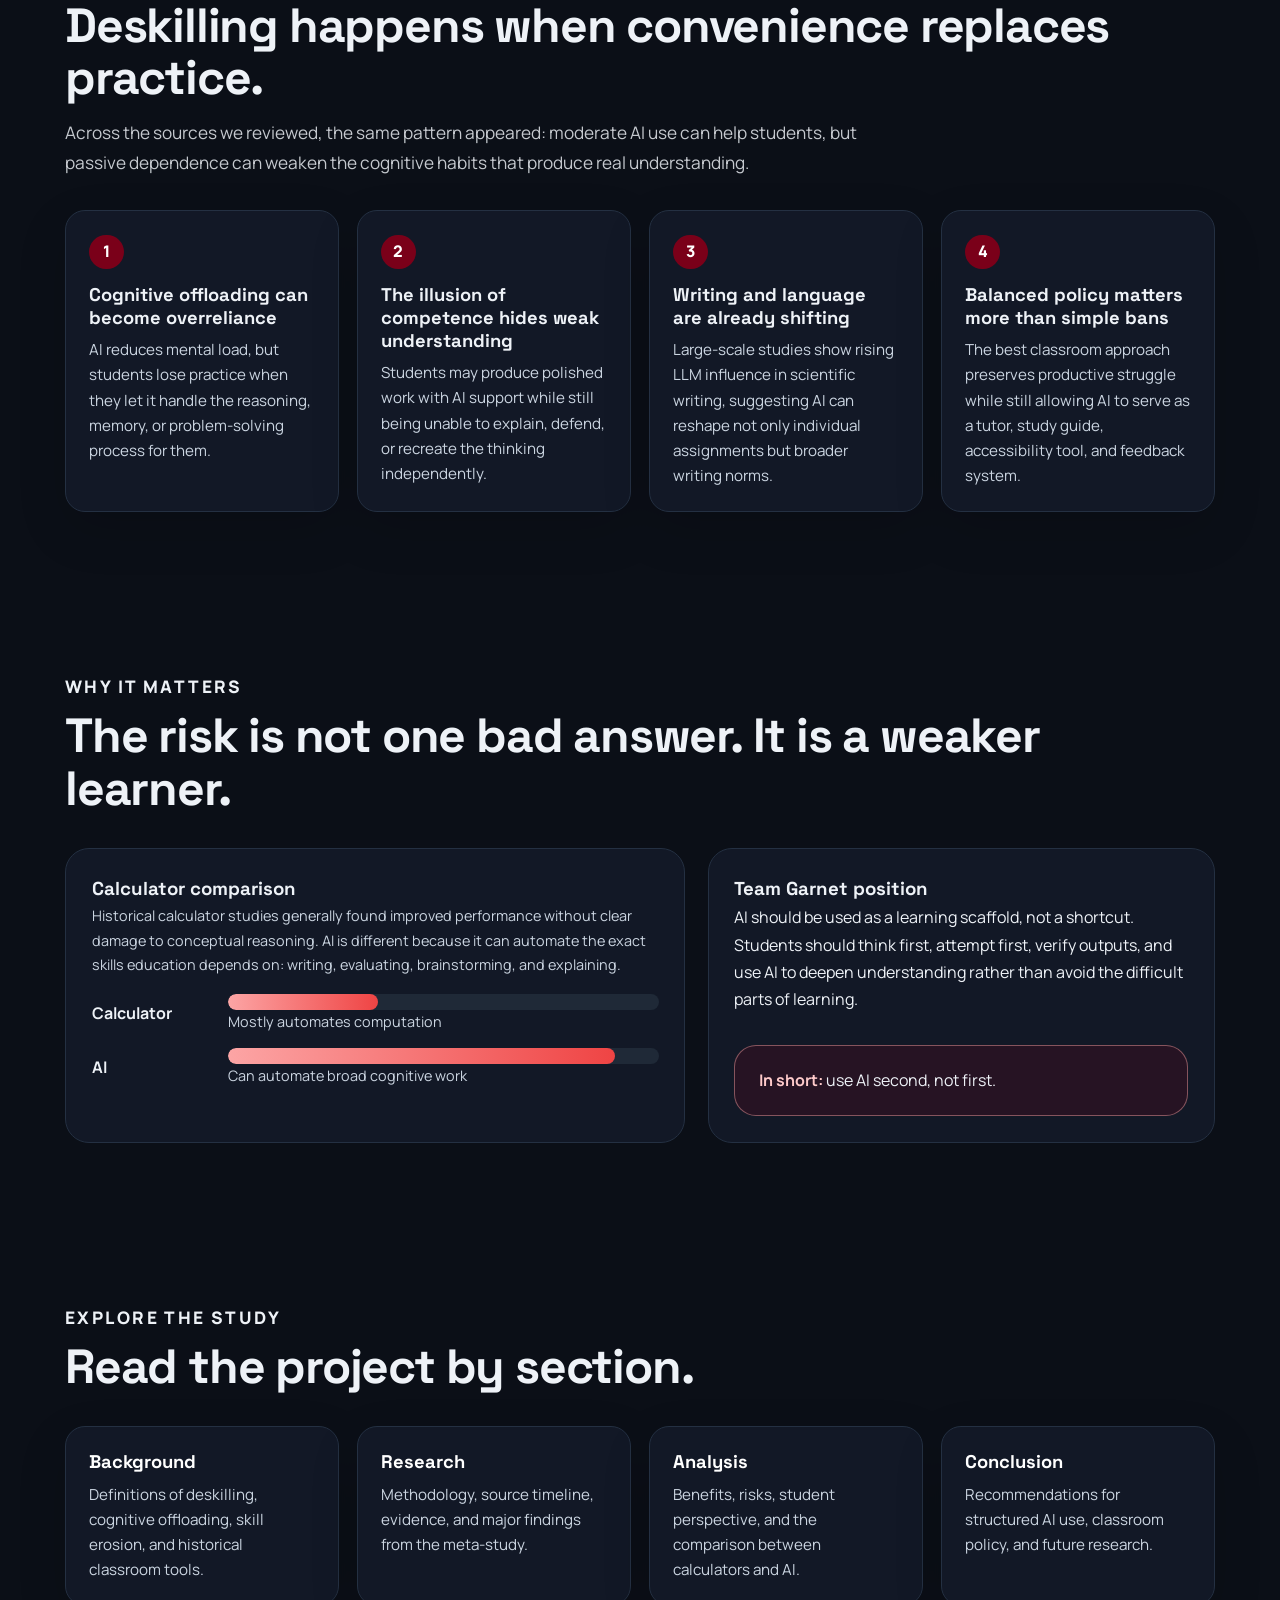
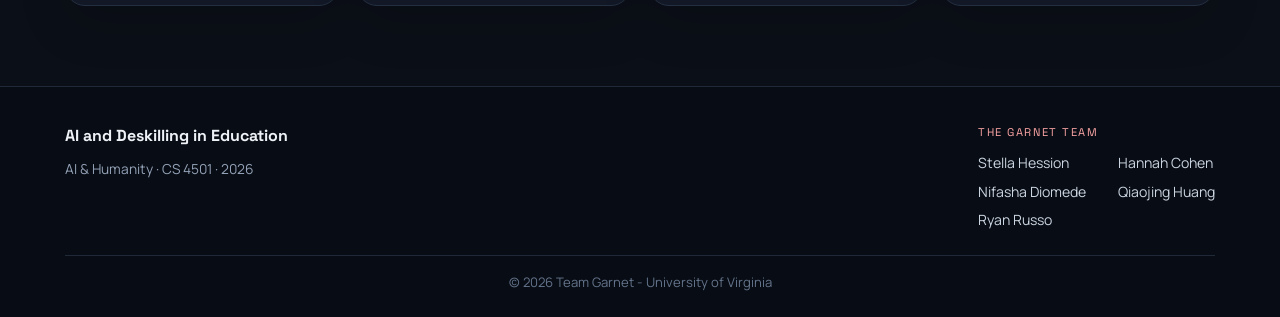
==== commit c2b1df19: "deleted team garnet intro sentence" ====
--- a/index.html
+++ b/index.html
@@ -113,7 +113,6 @@
 <span class="headline-line reveal delay-2">Does AI <span class="highlight headline-nowrap">help students learn</span>,</span>
 <span class="headline-line reveal delay-3">or make learning <span class="highlight-alt headline-nowrap">easier to avoid</span>?</span>
 </h1>
-<p class="lead reveal delay-5">Team Garnet reviewed research on AI in education to ask whether generative tools simply shift skills, or whether overreliance causes deskilling through cognitive offloading, skill erosion, and the illusion of competence.</p>
 <div class="buttons reveal delay-6">
 <a class="btn primary" href="#findings">View Key Findings</a>
 <a class="btn secondary" href="research.html">Read the Research</a>
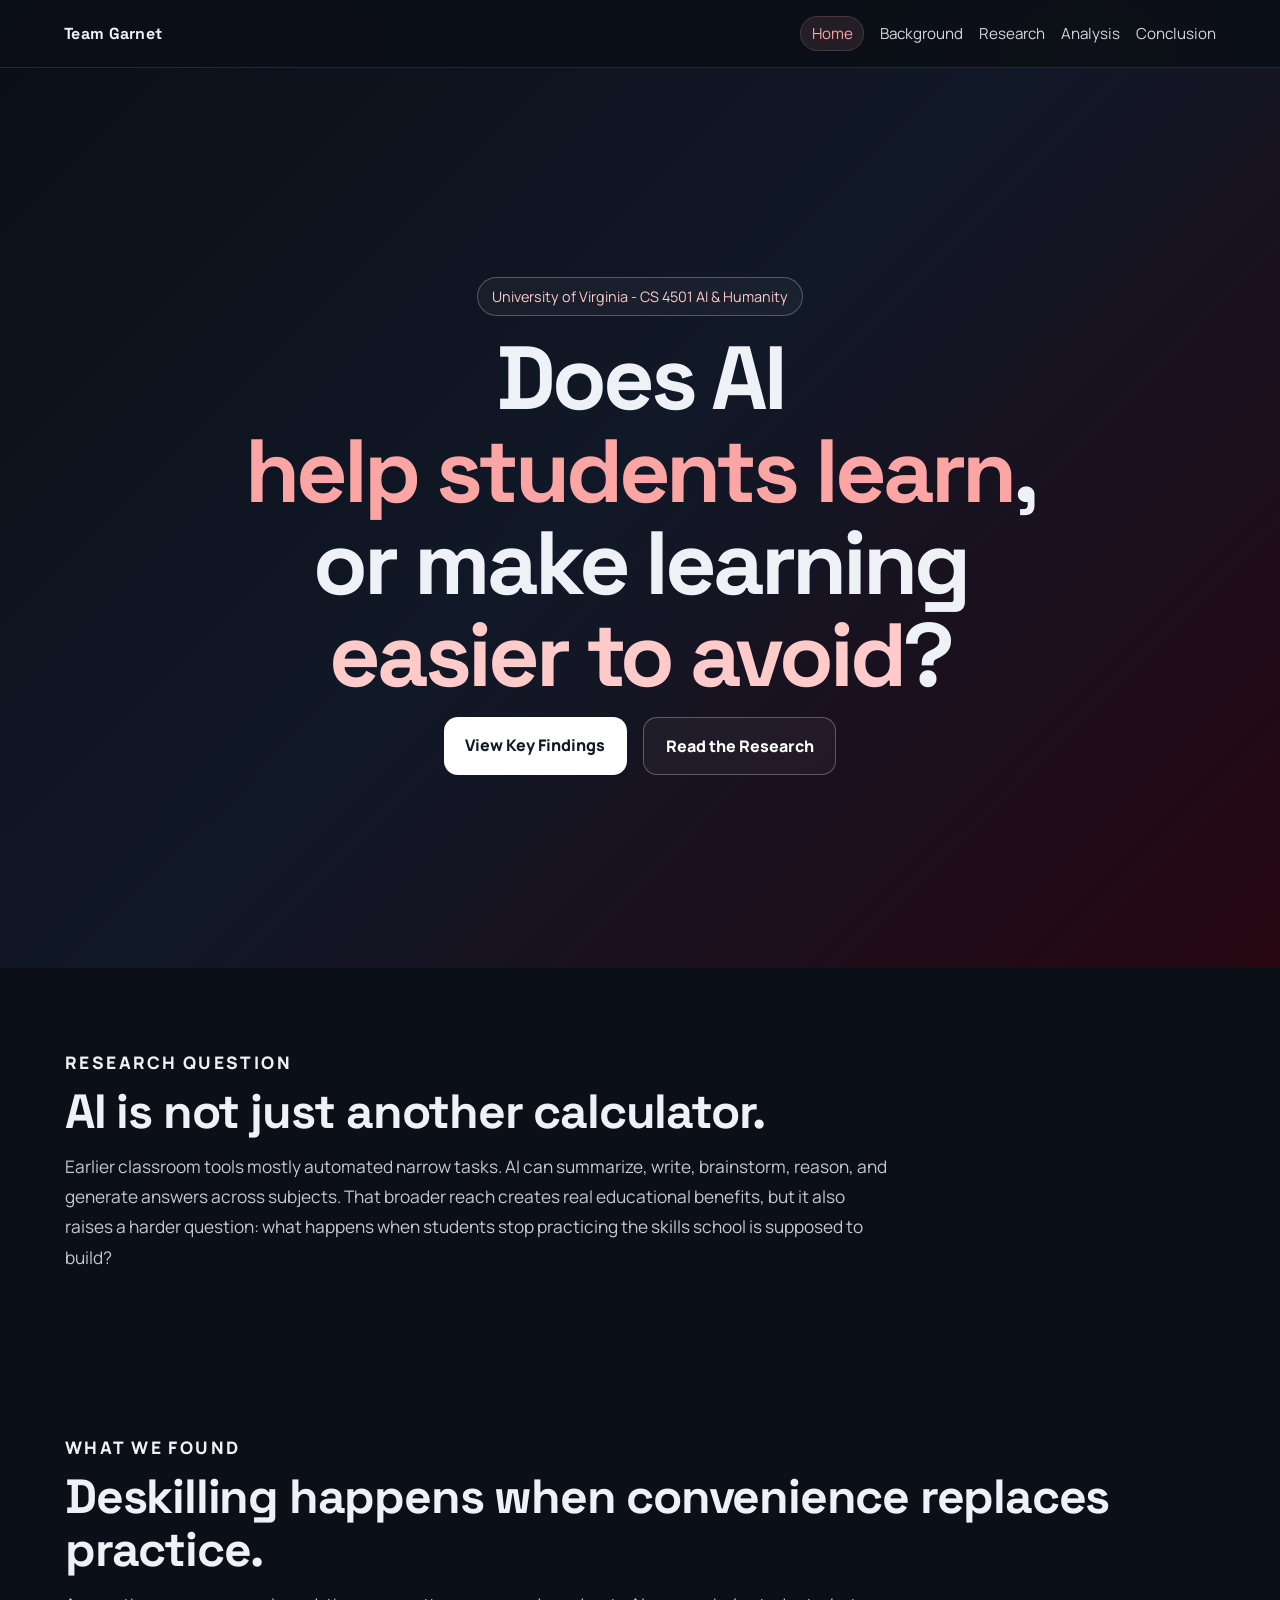
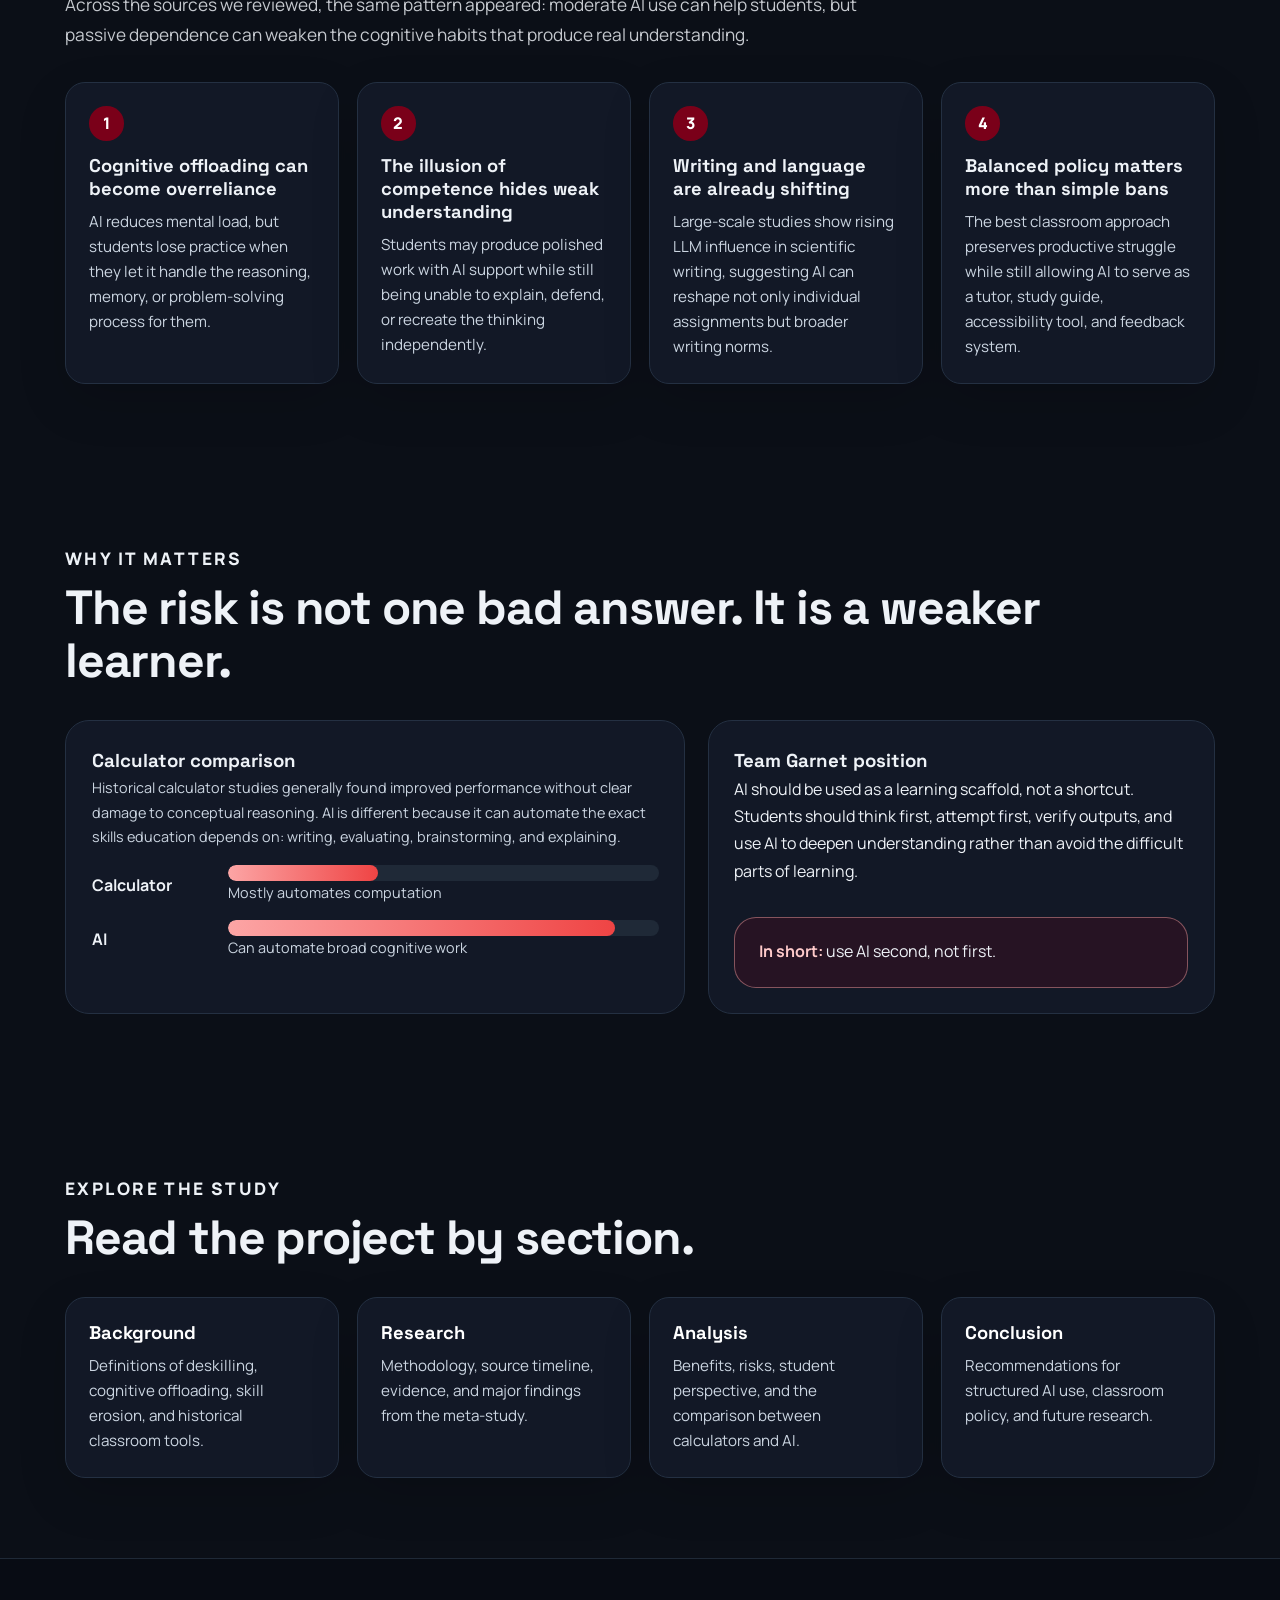
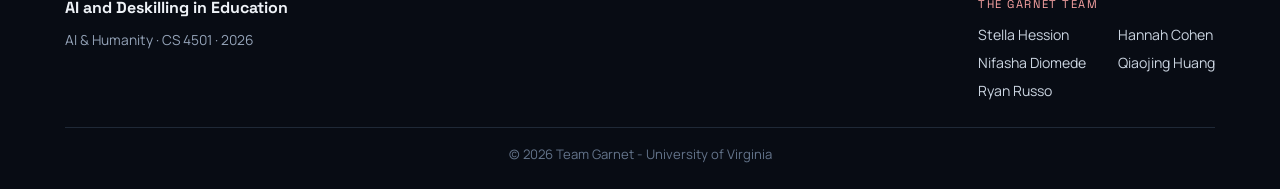
==== commit f7139b75: "deleted core finding" ====
--- a/index.html
+++ b/index.html
@@ -127,10 +127,7 @@
 <p class="muted">Earlier classroom tools mostly automated narrow tasks. AI can summarize, write, brainstorm, reason, and generate answers across subjects. That broader reach creates real educational benefits, but it also raises a harder question: what happens when students stop practicing the skills school is supposed to build?
 </p>
   
-<div class="callout">
-<strong>The core finding:</strong> AI can support learning when it scaffolds thinking, but it becomes risky when it replaces effort, verification, and independent problem-solving.
-</div>
-</div>
+
 </section>
 
 <section id="findings">
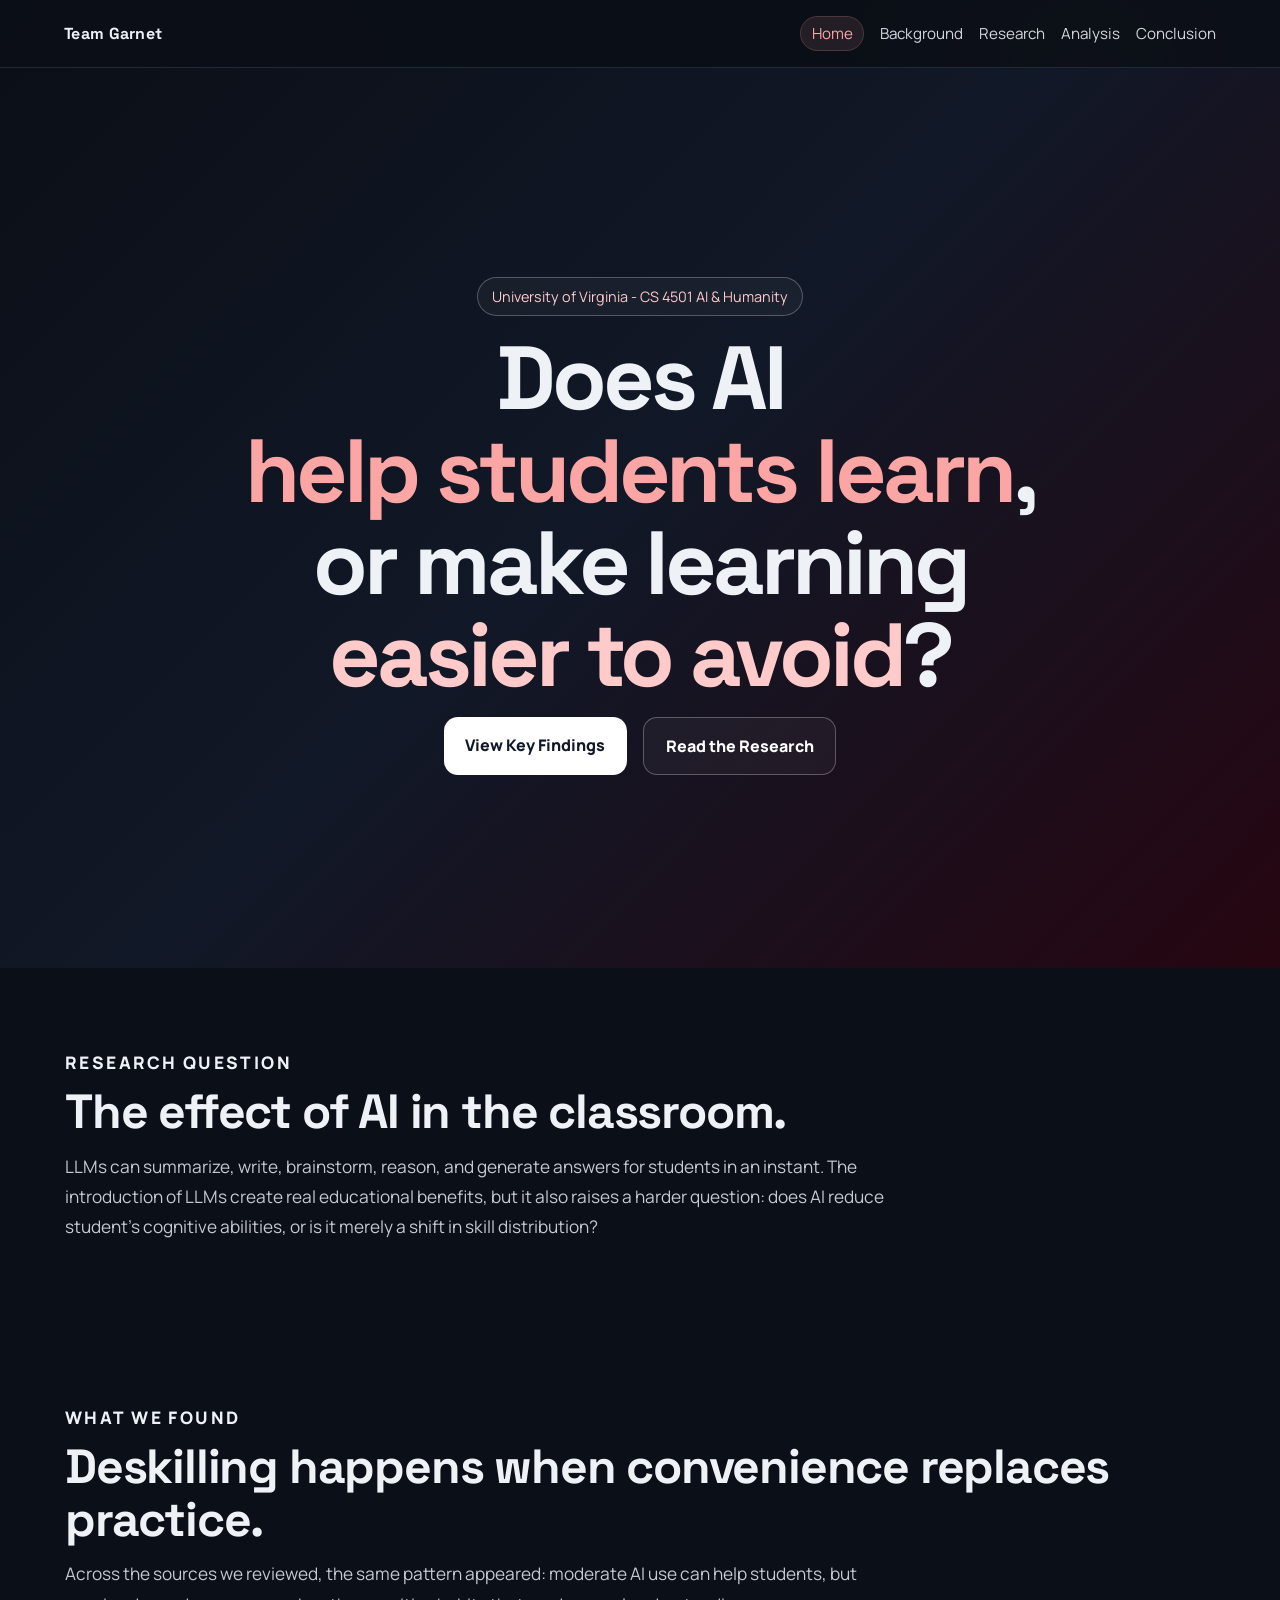
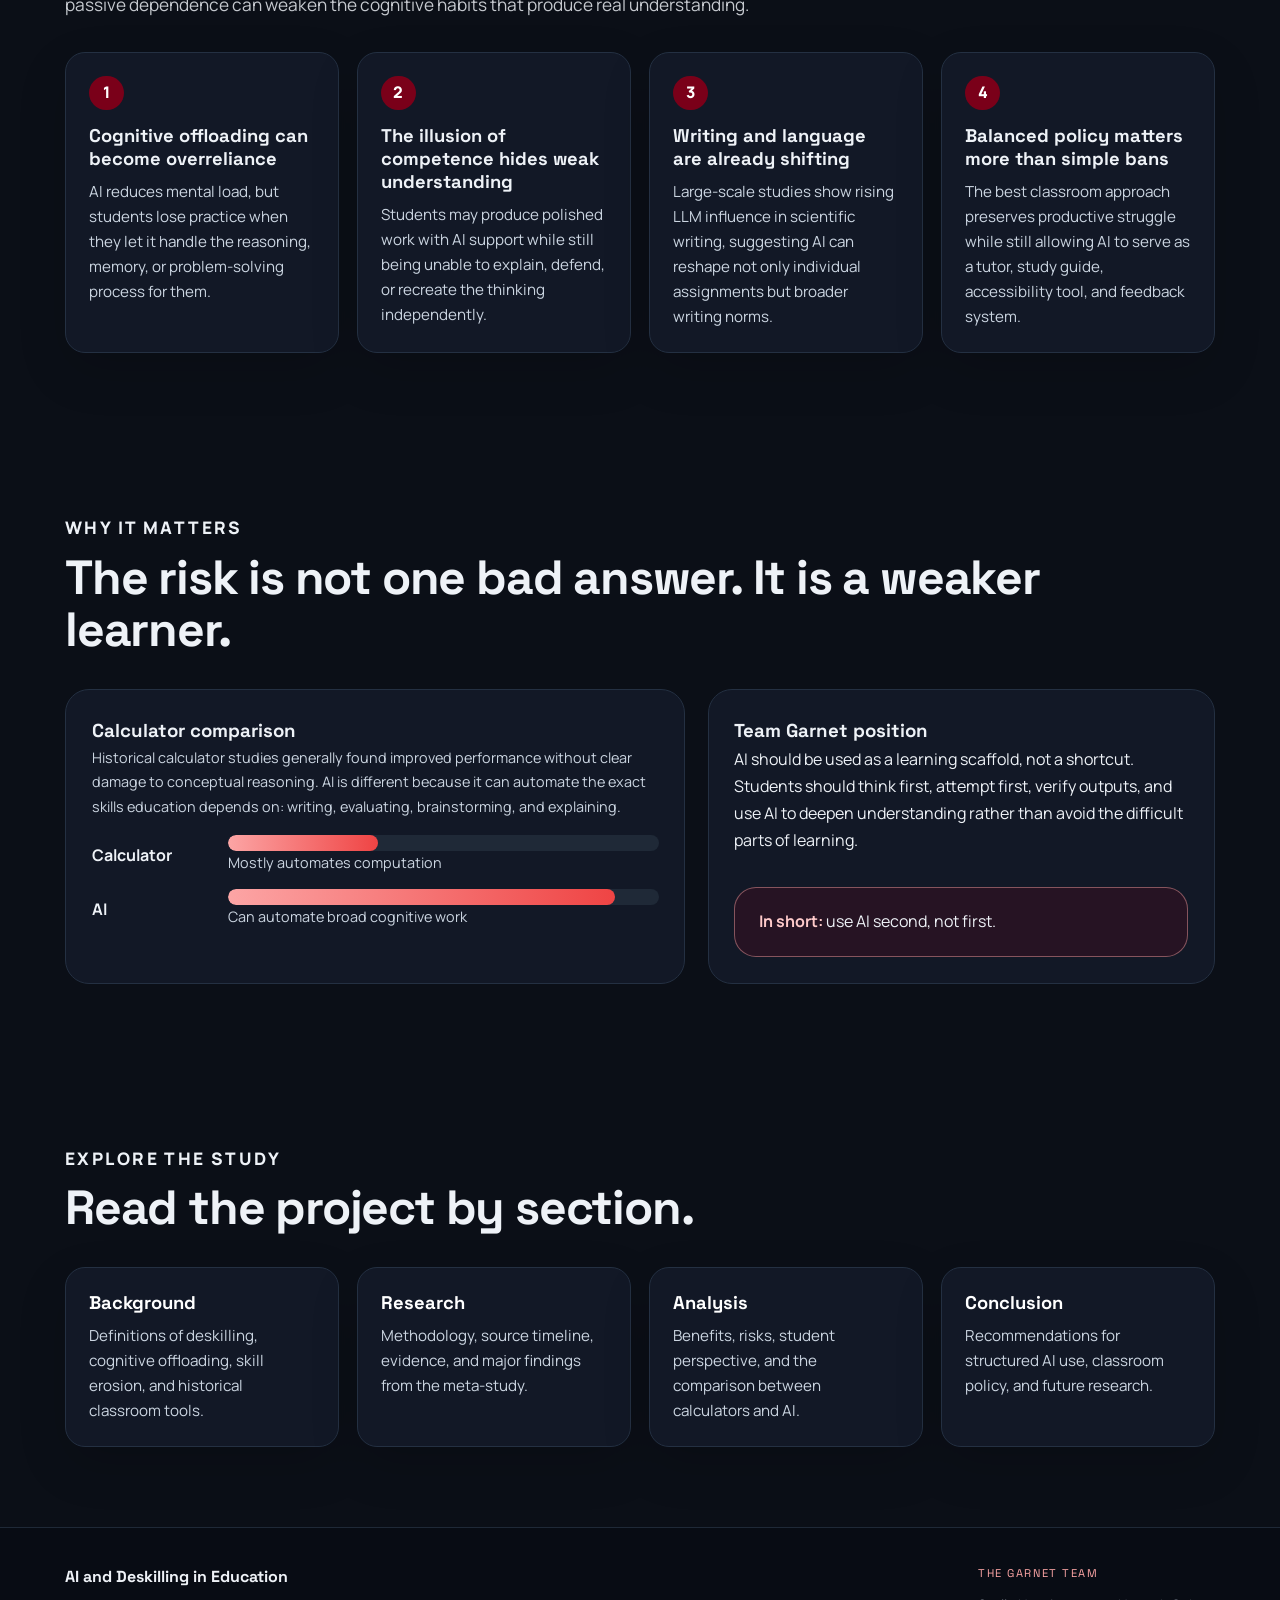
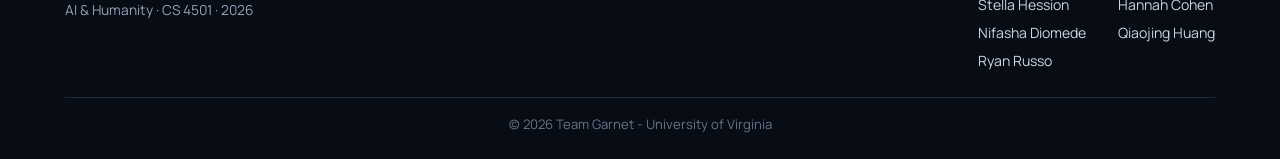
==== commit 4df00ed0: "fixed research question" ====
--- a/index.html
+++ b/index.html
@@ -123,8 +123,8 @@
 <section id="about">
 <div class="wrap">
 <p class="eyebrow">Research Question</p>
-<h2 class="section-title">AI is not just another calculator.</h2>
-<p class="muted">Earlier classroom tools mostly automated narrow tasks. AI can summarize, write, brainstorm, reason, and generate answers across subjects. That broader reach creates real educational benefits, but it also raises a harder question: what happens when students stop practicing the skills school is supposed to build?
+<h2 class="section-title">The effect of AI in the classroom.</h2>
+<p class="muted">LLMs can summarize, write, brainstorm, reason, and generate answers for students in an instant. The introduction of LLMs create real educational benefits, but it also raises a harder question: does AI reduce student's cognitive abilities, or is it merely a shift in skill distribution?
 </p>
   
 
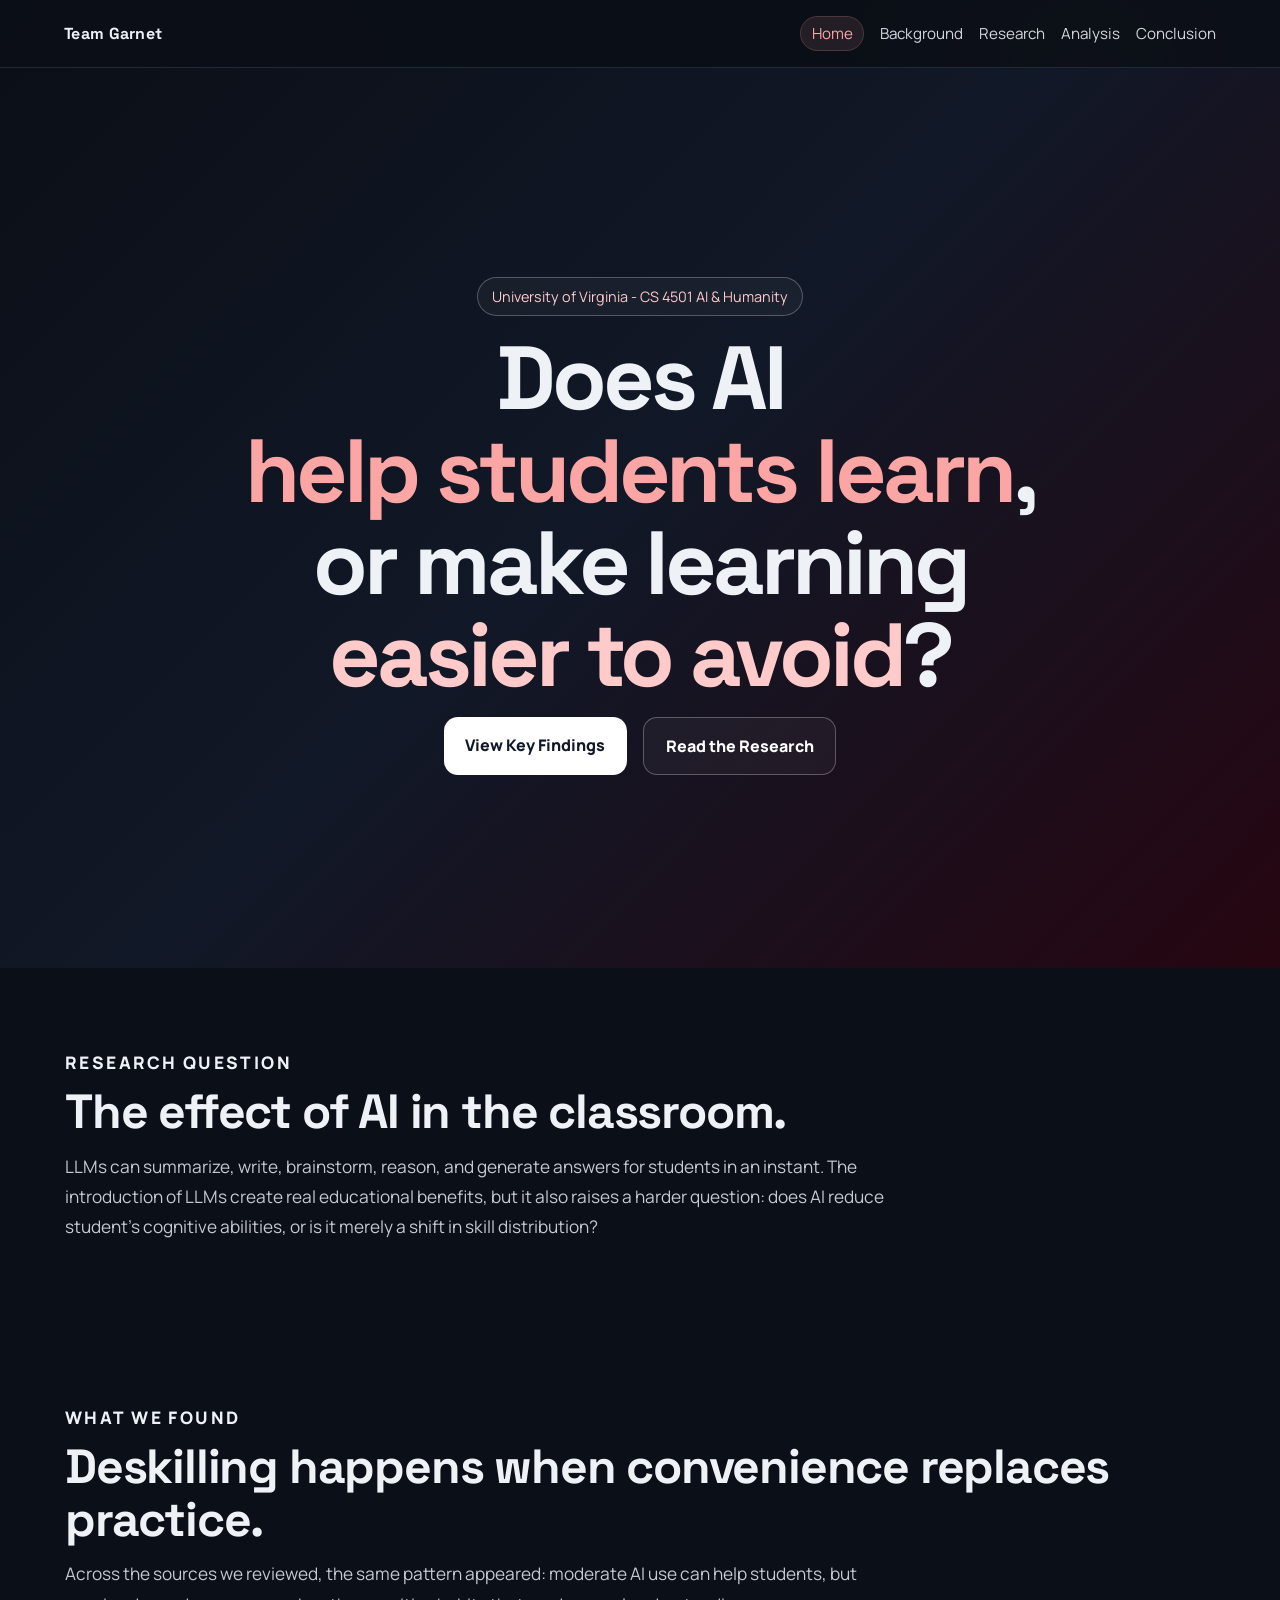
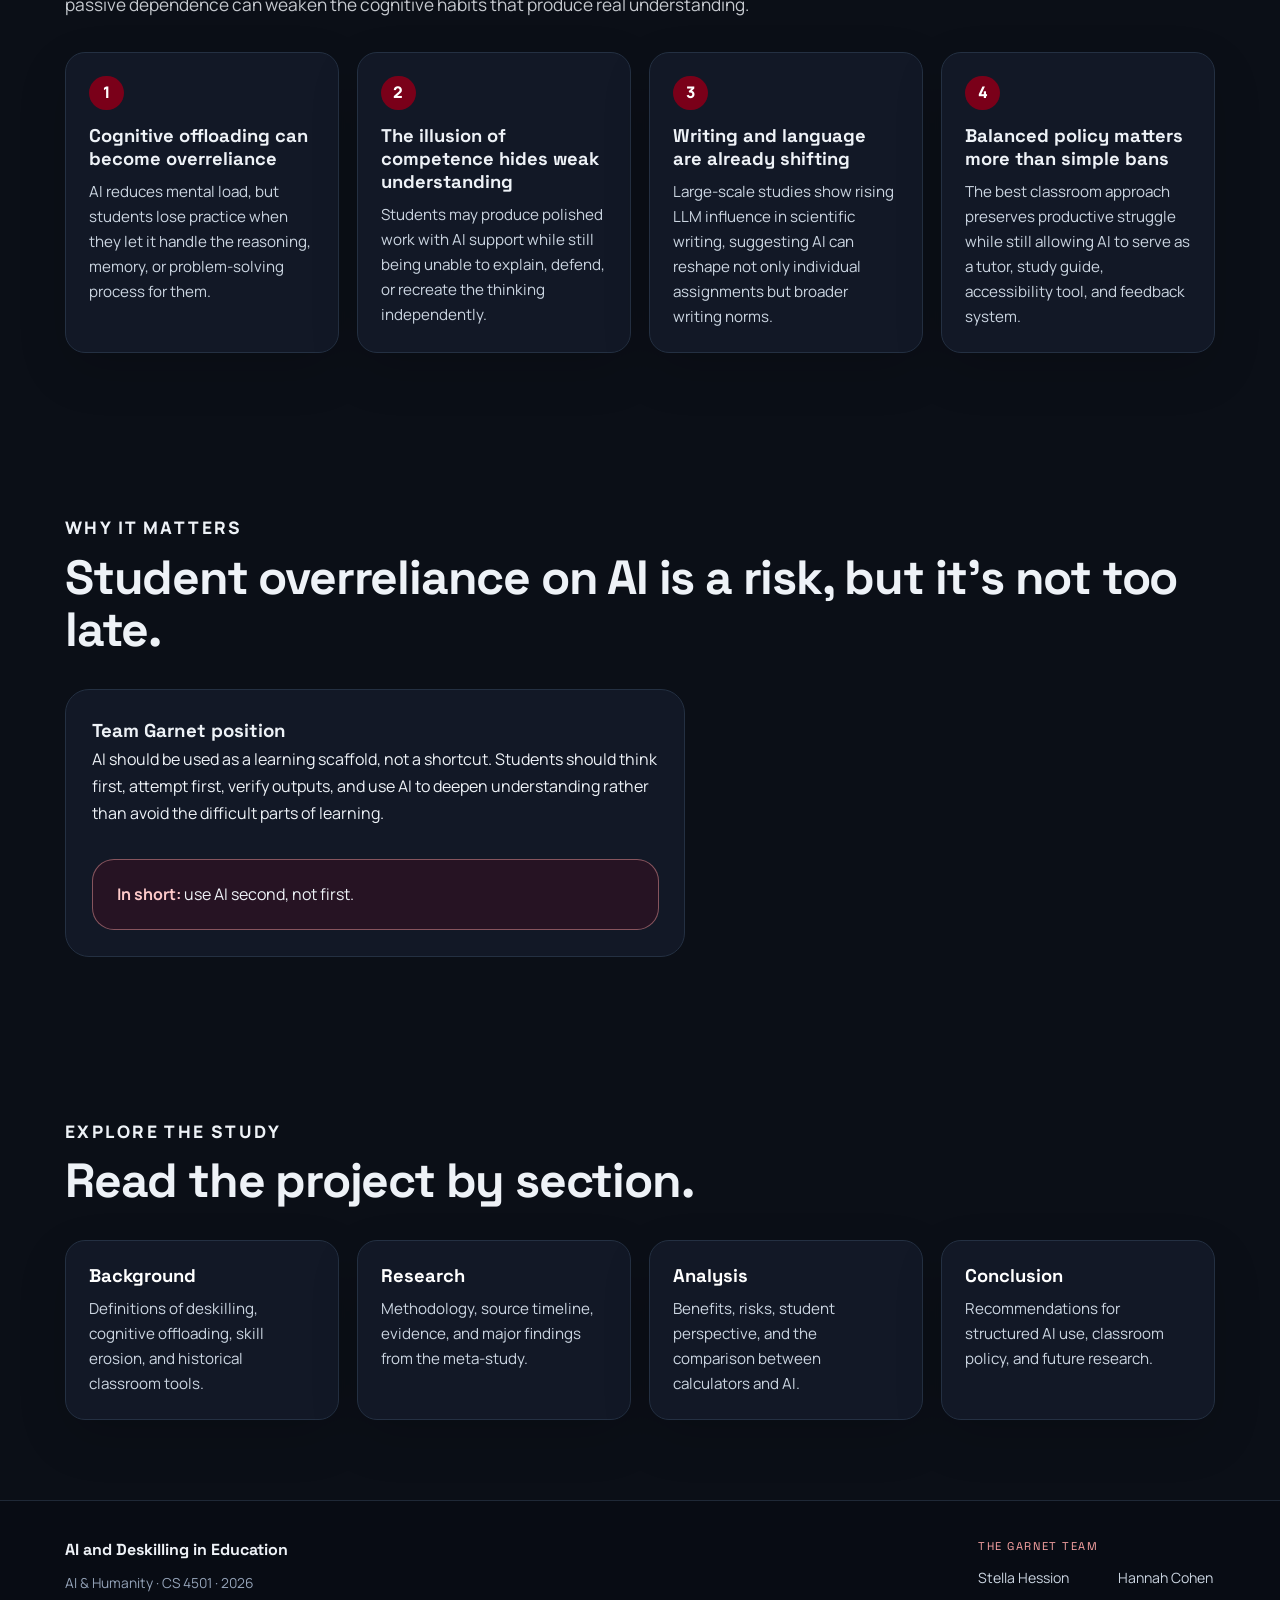
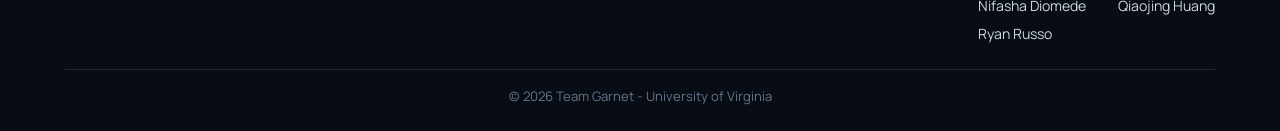
==== commit 2fc7e4f7: "changed "why it matters"" ====
--- a/index.html
+++ b/index.html
@@ -164,22 +164,8 @@
 <section>
 <div class="wrap">
 <p class="eyebrow">Why It Matters</p>
-<h2 class="section-title">The risk is not one bad answer. It is a weaker learner.</h2>
+<h2 class="section-title">Student overreliance on AI is a risk, but it's not too late.</h2>
 <div class="split">
-<div class="panel">
-<h3>Calculator comparison</h3>
-<p class="small">Historical calculator studies generally found improved performance without clear damage to conceptual reasoning. AI is different because it can automate the exact skills education depends on: writing, evaluating, brainstorming, and explaining.</p>
-<div class="comparison">
-<div class="row">
-<strong>Calculator</strong>
-<div><div class="bar"><span style="width:35%"></span></div><p class="small">Mostly automates computation</p></div>
-</div>
-<div class="row">
-<strong>AI</strong>
-<div><div class="bar"><span style="width:90%"></span></div><p class="small">Can automate broad cognitive work</p></div>
-</div>
-</div>
-</div>
 <div class="panel">
 <h3>Team Garnet position</h3>
 <p>AI should be used as a learning scaffold, not a shortcut. Students should think first, attempt first, verify outputs, and use AI to deepen understanding rather than avoid the difficult parts of learning.</p>
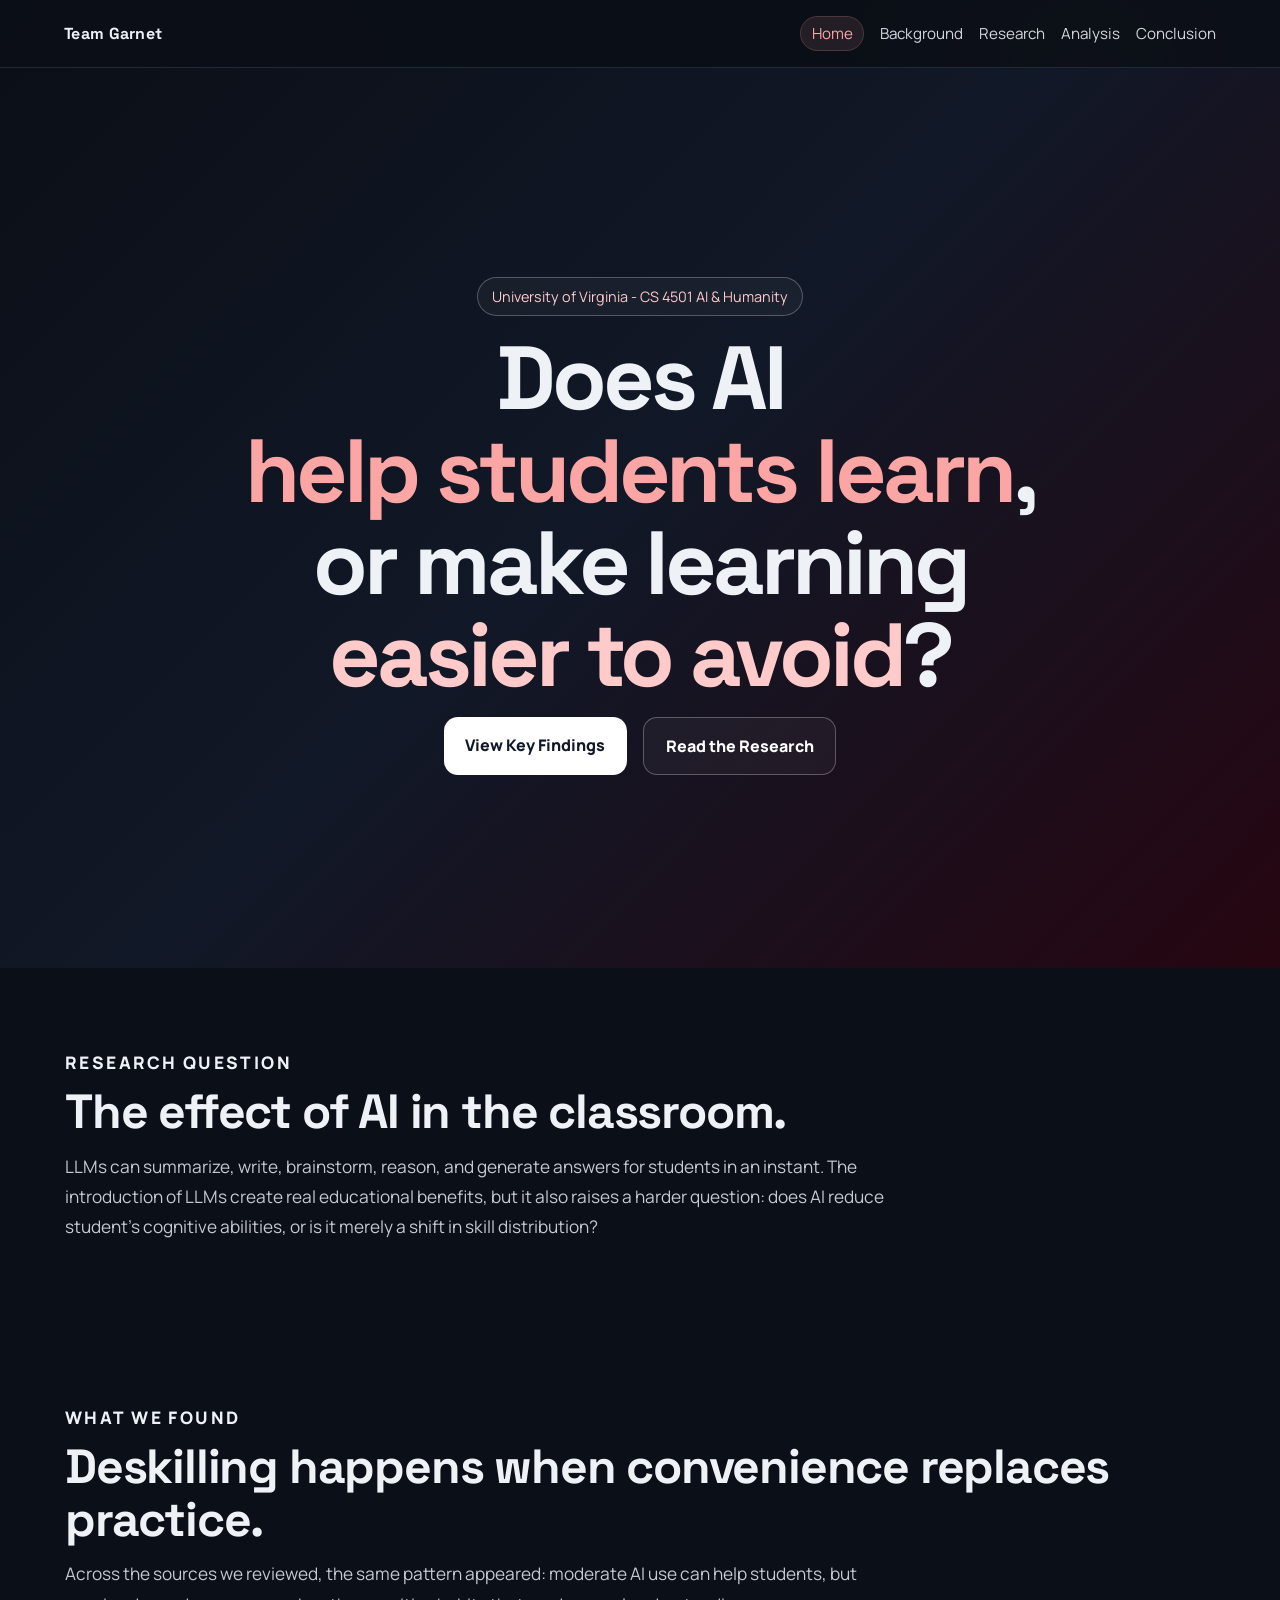
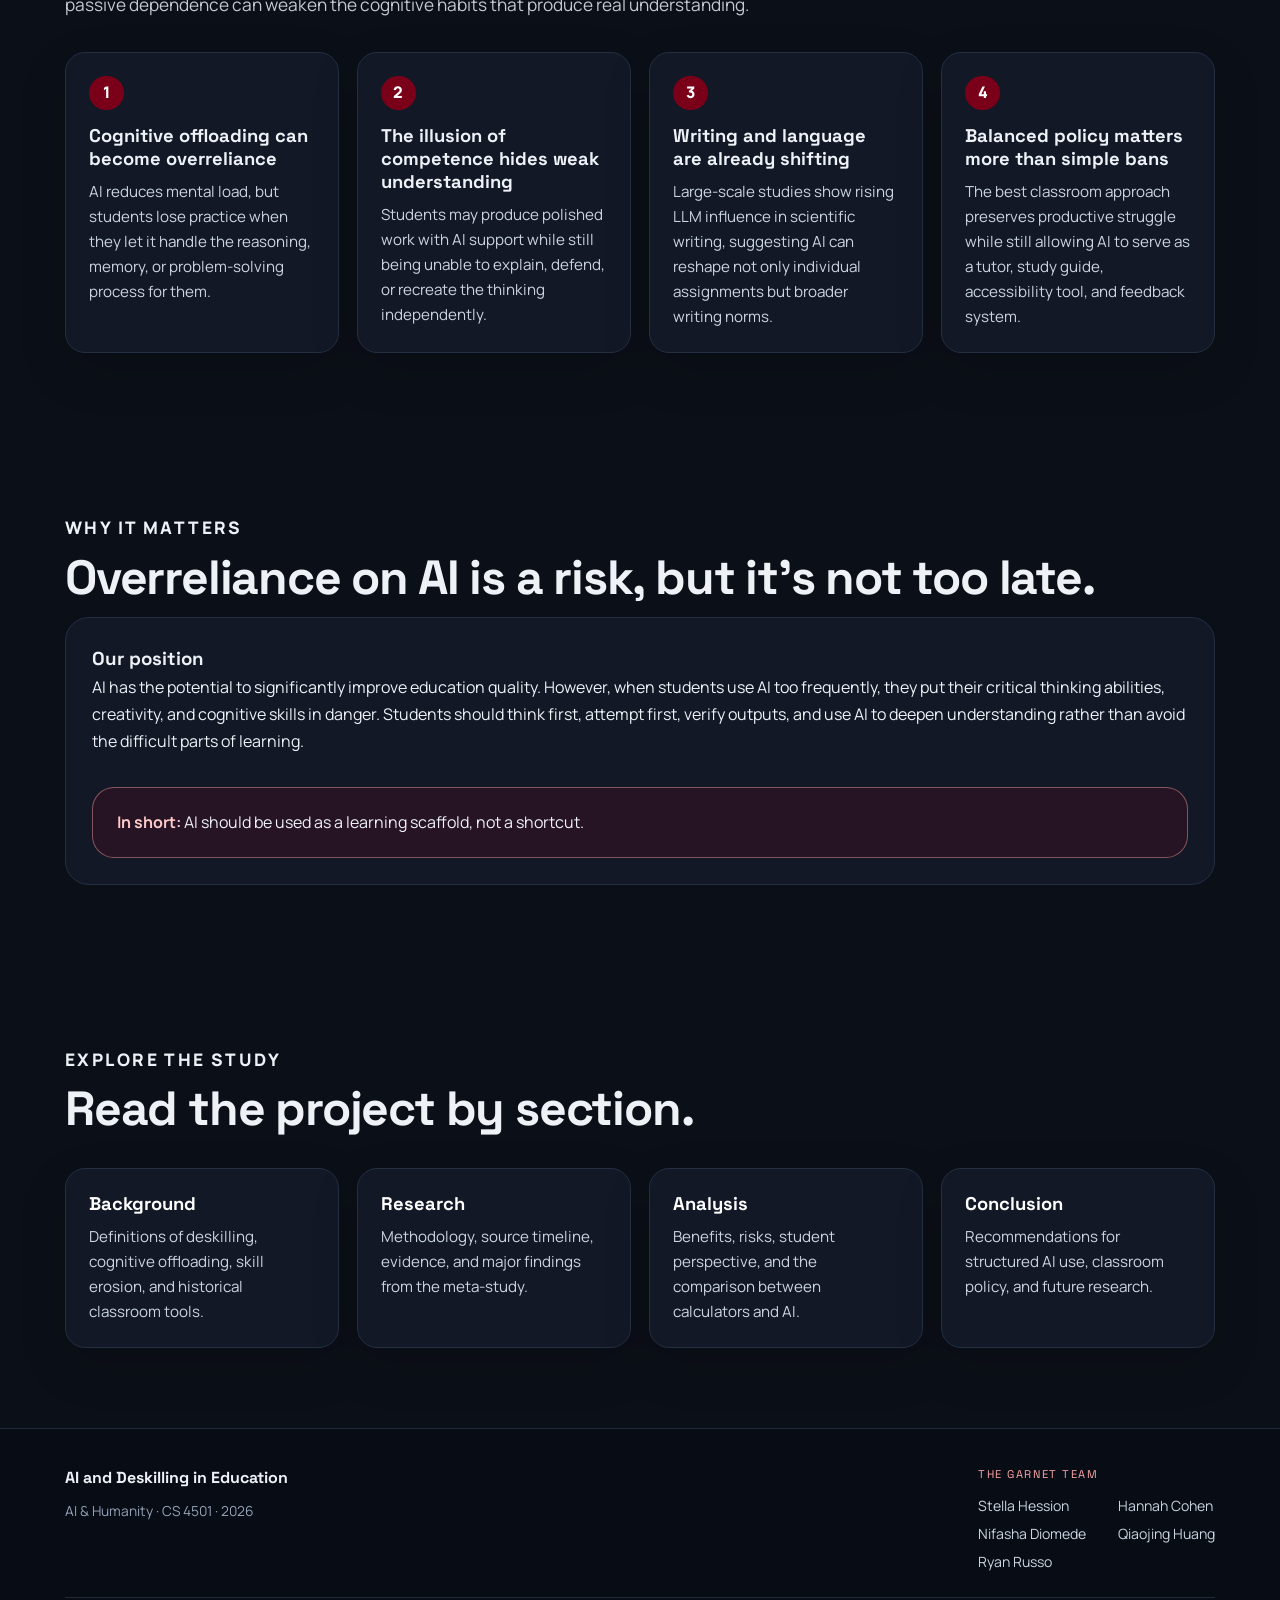
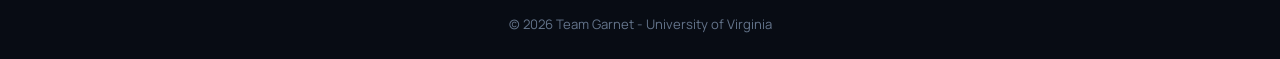
==== commit e306580d: "updated "why it matters" more" ====
--- a/index.html
+++ b/index.html
@@ -164,14 +164,12 @@
 <section>
 <div class="wrap">
 <p class="eyebrow">Why It Matters</p>
-<h2 class="section-title">Student overreliance on AI is a risk, but it's not too late.</h2>
-<div class="split">
+<h2 class="section-title">Overreliance on AI is a risk, but it's not too late.</h2>
 <div class="panel">
-<h3>Team Garnet position</h3>
-<p>AI should be used as a learning scaffold, not a shortcut. Students should think first, attempt first, verify outputs, and use AI to deepen understanding rather than avoid the difficult parts of learning.</p>
+<h3>Our position</h3>
+<p>AI has the potential to significantly improve education quality. However, when students use AI too frequently, they put their critical thinking abilities, creativity, and cognitive skills in danger. Students should think first, attempt first, verify outputs, and use AI to deepen understanding rather than avoid the difficult parts of learning.</p>
 <div class="callout">
-<strong>In short:</strong> use AI second, not first.
-</div>
+<strong>In short:</strong> AI should be used as a learning scaffold, not a shortcut.
 </div>
 </div>
 </div>
